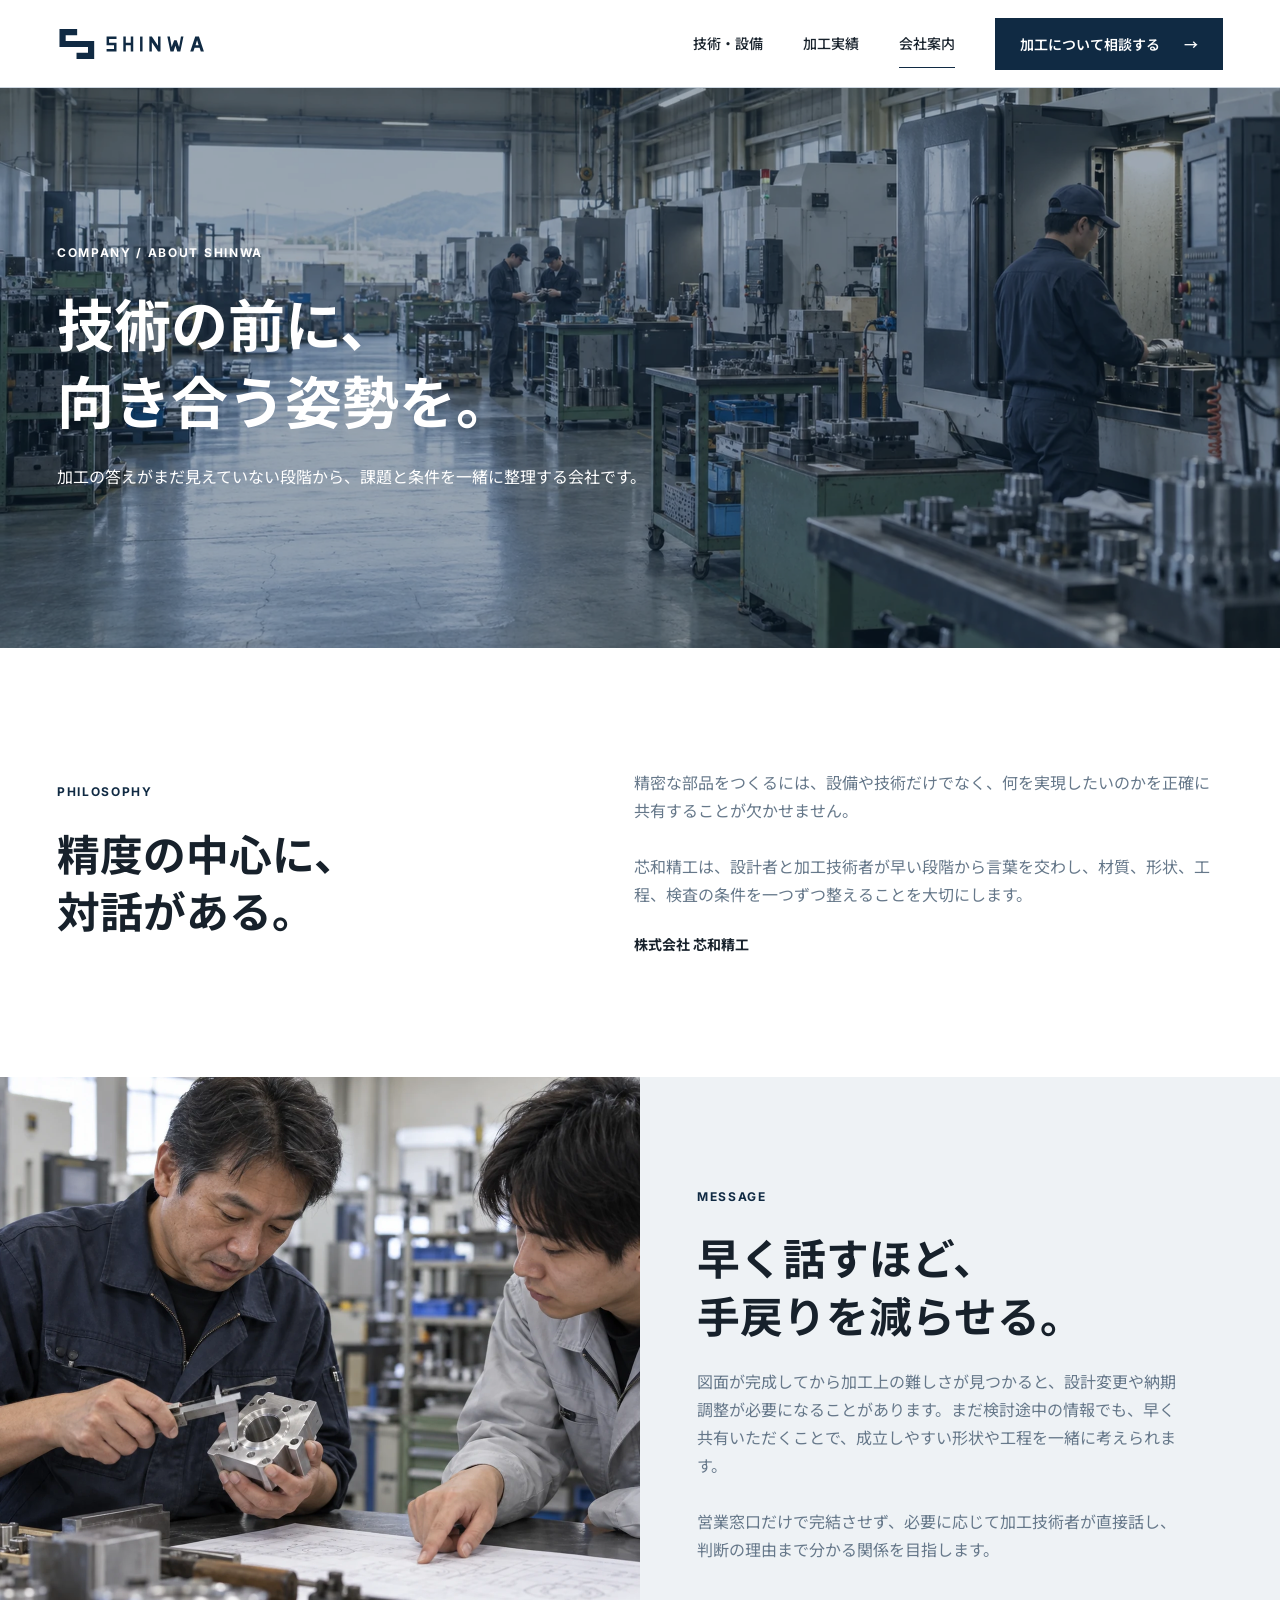
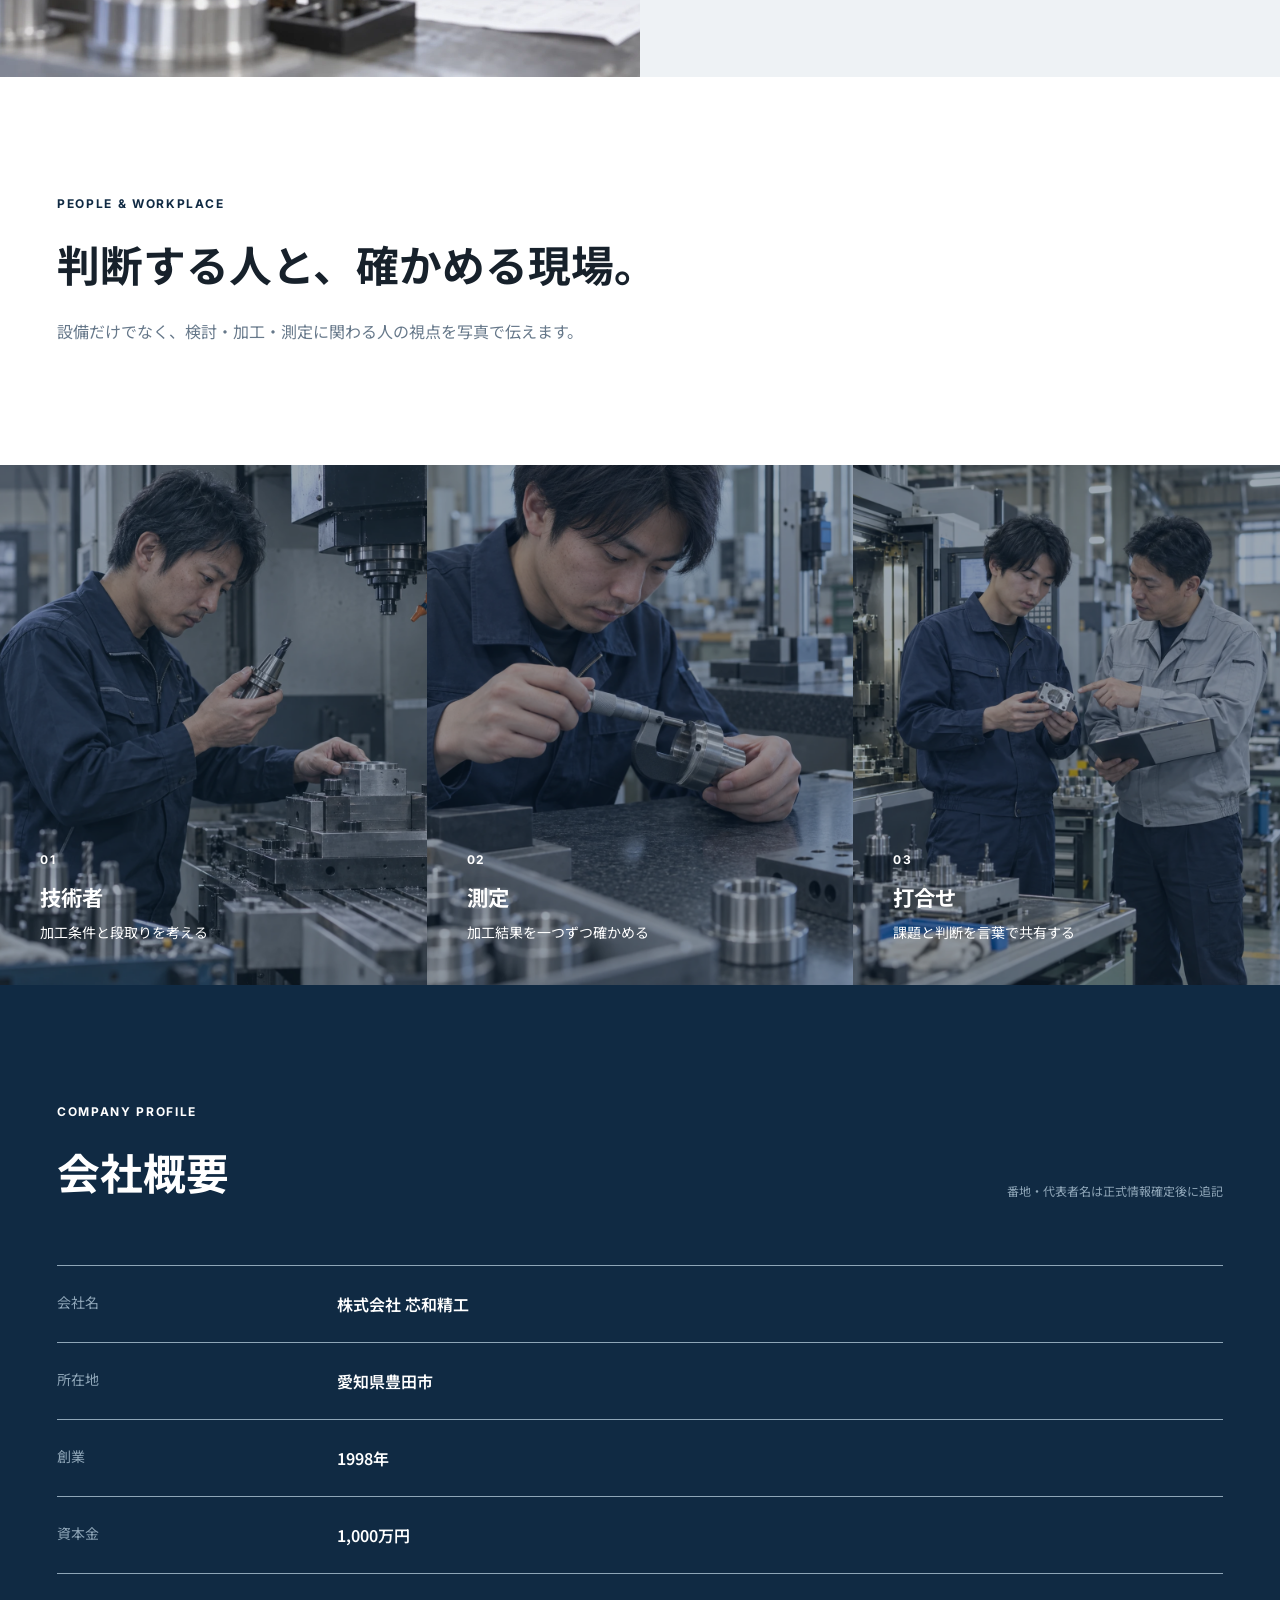
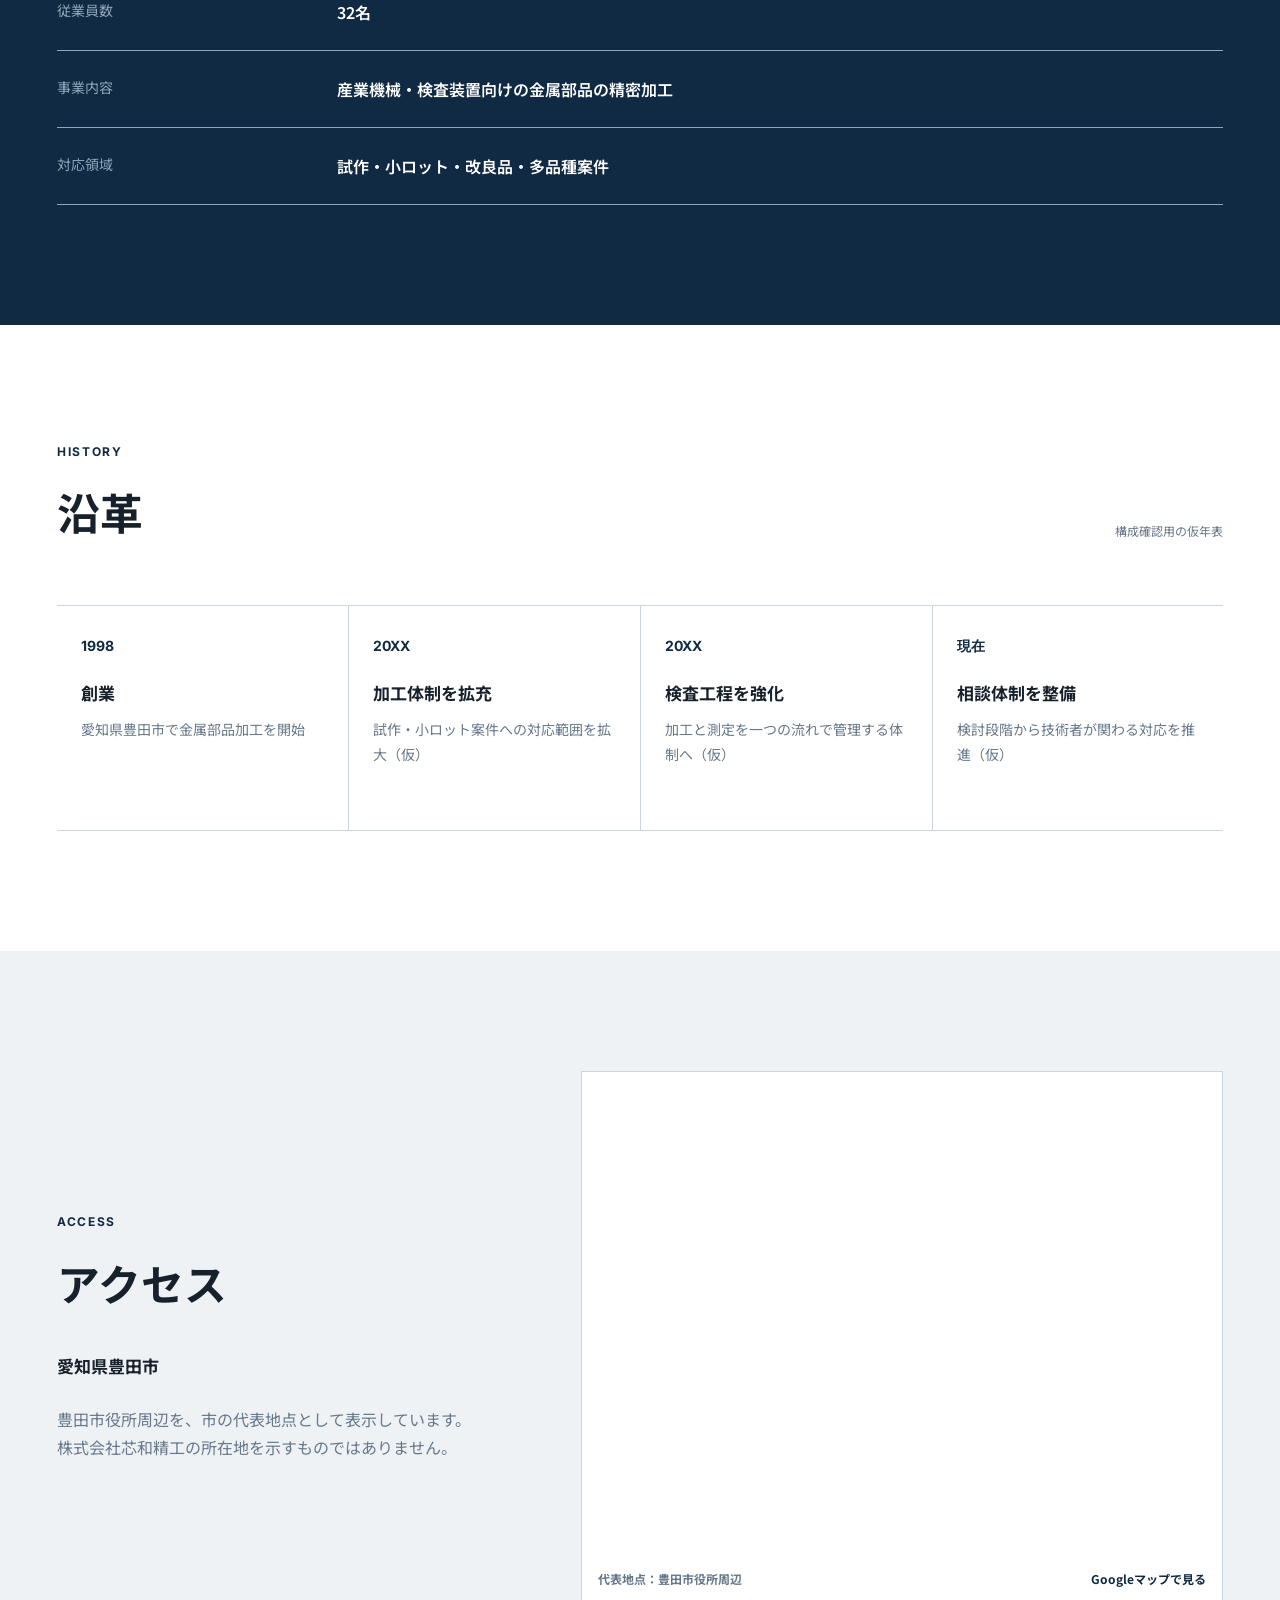
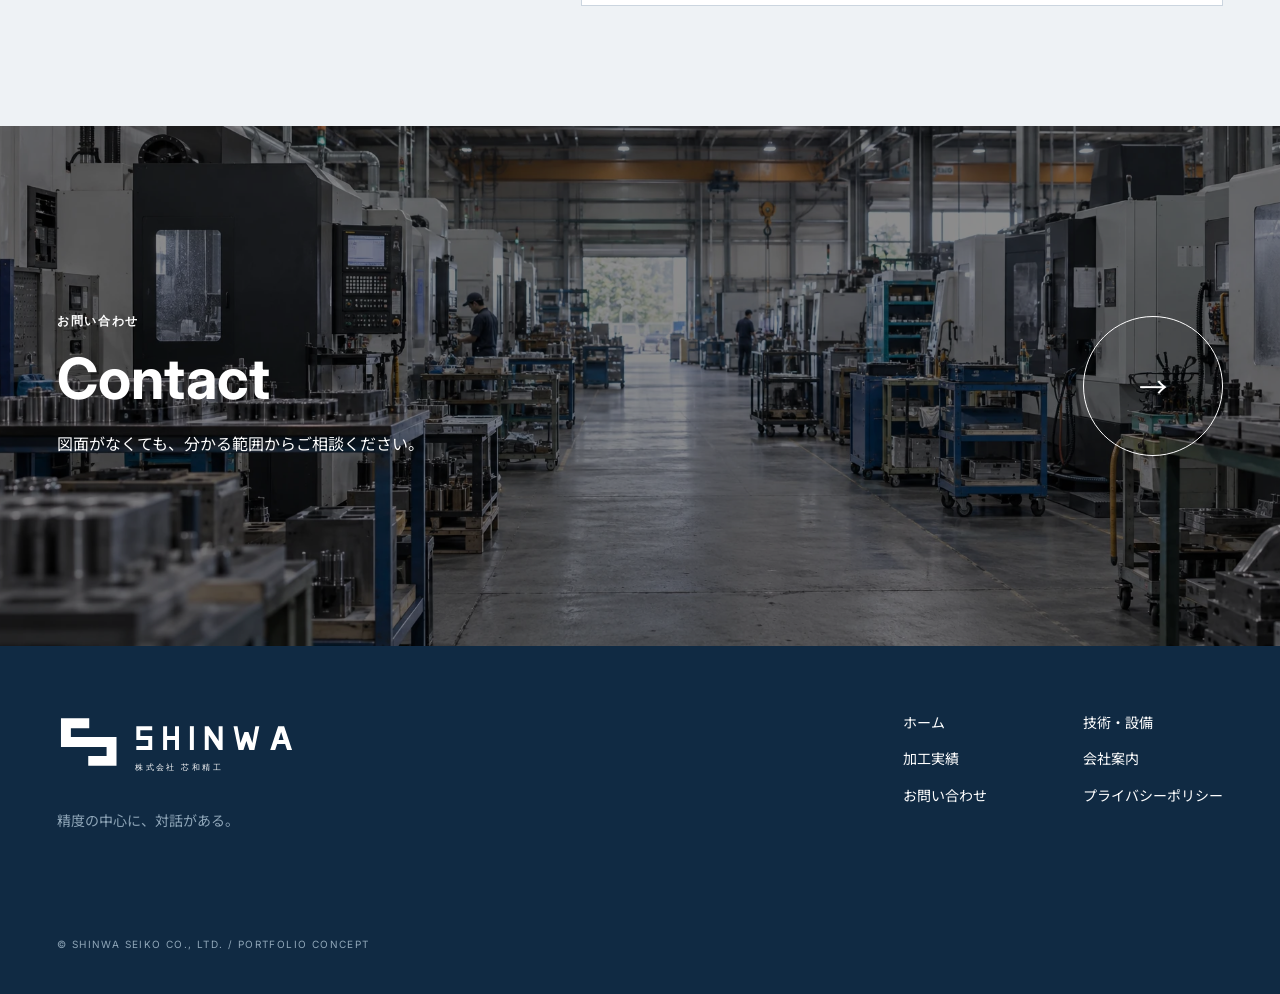
==== pages/company.html @ 735117e1 "feat: complete SHINWA corporate website" ====
<!doctype html>
<html lang="ja" class="no-js">
  <head>
    <meta charset="utf-8">
    <meta name="viewport" content="width=device-width, initial-scale=1">
    <title>会社案内｜株式会社芯和精工</title>
    <meta name="description" content="精度の中心に対話を置く、株式会社芯和精工の考え方、働く人、会社概要をご紹介します。">
    <meta property="og:type" content="website">
    <meta property="og:locale" content="ja_JP">
    <meta property="og:site_name" content="株式会社芯和精工">
    <meta property="og:title" content="会社案内｜株式会社芯和精工">
    <meta property="og:description" content="技術の前に、向き合う姿勢を。">
    <meta property="og:image" content="../assets/images/ogp-shinwa.jpg">
    <meta name="twitter:card" content="summary_large_image">
    <meta name="twitter:image" content="../assets/images/ogp-shinwa.jpg">
    <link rel="icon" href="../assets/images/logo/shinwa-symbol.svg" type="image/svg+xml">
    <link rel="preconnect" href="https://fonts.googleapis.com">
    <link rel="preconnect" href="https://fonts.gstatic.com" crossorigin>
    <link href="https://fonts.googleapis.com/css2?family=Inter:wght@500;600;700&amp;family=Noto+Sans+JP:wght@400;500;600;700&amp;display=swap" rel="stylesheet">
    <link rel="stylesheet" href="../assets/css/common.css?v=20261026-2">
    <link rel="stylesheet" href="../assets/css/company.css?v=20261026-1">
    <script>document.documentElement.classList.replace('no-js','js');try{if(sessionStorage.getItem('shinwa-intro-seen'))document.documentElement.classList.add('intro-seen')}catch(_){}</script>
    <script src="../assets/js/main.js" defer></script>
  </head>
  <body>
    <a class="skip-link" href="#main-content">本文へ移動</a>
    <div class="logo-intro" aria-hidden="true"><img src="../assets/images/logo/shinwa-logo-reversed.svg" alt="" width="240" height="74"></div>

    <header class="site-header" data-header>
      <a class="site-header__logo" href="../index.html" aria-label="株式会社芯和精工 ホーム"><img src="../assets/images/logo/shinwa-logo-compact.svg" alt="SHINWA" width="150" height="40"></a>
      <nav class="site-nav" aria-label="主要ナビゲーション"><a href="technology.html">技術・設備</a><a href="works.html">加工実績</a><a href="company.html" aria-current="page">会社案内</a></nav>
      <a class="button button--primary site-header__cta" href="contact.html"><span>加工について相談する</span><span aria-hidden="true">→</span></a>
      <button class="menu-button" type="button" aria-label="メニューを開く" aria-expanded="false" aria-controls="mobile-menu" data-menu-open><span></span><span></span></button>
    </header>

    <dialog class="mobile-menu" id="mobile-menu" aria-labelledby="mobile-menu-title" data-mobile-menu>
      <div class="mobile-menu__header"><img src="../assets/images/logo/shinwa-logo-compact.svg" alt="SHINWA" width="150" height="40"><button class="menu-button menu-button--close" type="button" aria-label="メニューを閉じる" data-menu-close><span></span><span></span></button></div>
      <div class="mobile-menu__body">
        <p class="eyebrow" id="mobile-menu-title">MENU</p>
        <nav class="mobile-menu__nav" aria-label="モバイルナビゲーション"><a href="../index.html"><span>ホーム</span><span aria-hidden="true">01</span></a><a href="technology.html"><span>技術・設備</span><span aria-hidden="true">02</span></a><a href="works.html"><span>加工実績</span><span aria-hidden="true">03</span></a><a href="company.html" aria-current="page"><span>会社案内</span><span aria-hidden="true">04</span></a></nav>
        <a class="button button--light mobile-menu__cta" href="contact.html"><span>加工について相談する</span><span aria-hidden="true">→</span></a>
        <p class="mobile-menu__note">図面がなくても、分かる範囲からご相談ください。</p>
      </div>
    </dialog>

    <main id="main-content">
      <section class="company-hero" aria-labelledby="company-title">
        <img src="../assets/images/company-workshop.webp" alt="工作機械と技術者が見える工場内" width="1920" height="1080" fetchpriority="high">
        <div class="company-hero__overlay" aria-hidden="true"></div>
        <div class="company-container company-hero__copy"><p class="eyebrow eyebrow--light">COMPANY / ABOUT SHINWA</p><h1 id="company-title">技術の前に、<br>向き合う姿勢を。</h1><p>加工の答えがまだ見えていない段階から、課題と条件を一緒に整理する会社です。</p></div>
      </section>

      <section class="company-philosophy" aria-labelledby="philosophy-title">
        <div class="company-container company-philosophy__inner">
          <div><p class="eyebrow">PHILOSOPHY</p><h2 id="philosophy-title">精度の中心に、<br>対話がある。</h2></div>
          <div><p>精密な部品をつくるには、設備や技術だけでなく、何を実現したいのかを正確に共有することが欠かせません。<br><br>芯和精工は、設計者と加工技術者が早い段階から言葉を交わし、材質、形状、工程、検査の条件を一つずつ整えることを大切にします。</p><p class="company-philosophy__signature">株式会社 芯和精工</p></div>
        </div>
      </section>

      <section class="company-message" aria-labelledby="message-title">
        <figure><img src="../assets/images/company-message-review.webp" alt="技術者と設計担当者が部品と図面を確認する様子" width="1400" height="1200" decoding="async"></figure>
        <div class="company-message__copy"><p class="eyebrow">MESSAGE</p><h2 id="message-title">早く話すほど、<br>手戻りを減らせる。</h2><p>図面が完成してから加工上の難しさが見つかると、設計変更や納期調整が必要になることがあります。まだ検討途中の情報でも、早く共有いただくことで、成立しやすい形状や工程を一緒に考えられます。<br><br>営業窓口だけで完結させず、必要に応じて加工技術者が直接話し、判断の理由まで分かる関係を目指します。</p></div>
      </section>

      <section class="company-people" aria-labelledby="people-title">
        <div class="company-container company-people__heading"><p class="eyebrow">PEOPLE &amp; WORKPLACE</p><h2 id="people-title">判断する人と、確かめる現場。</h2><p>設備だけでなく、検討・加工・測定に関わる人の視点を写真で伝えます。</p></div>
        <div class="company-people__panels">
          <article class="company-person"><img src="../assets/images/company-people-technician.webp" alt="加工条件を検討する技術者" width="1200" height="1300" decoding="async"><div class="company-person__overlay" aria-hidden="true"></div><div class="company-person__copy"><span>01</span><h3>技術者</h3><p>加工条件と段取りを考える</p></div></article>
          <article class="company-person"><img src="../assets/images/company-people-inspection.webp" alt="部品を測定する技術者" width="1200" height="1300" decoding="async"><div class="company-person__overlay" aria-hidden="true"></div><div class="company-person__copy"><span>02</span><h3>測定</h3><p>加工結果を一つずつ確かめる</p></div></article>
          <article class="company-person"><img src="../assets/images/company-people-dialogue.webp" alt="加工部品について打ち合わせる二人の担当者" width="1200" height="1300" decoding="async"><div class="company-person__overlay" aria-hidden="true"></div><div class="company-person__copy"><span>03</span><h3>打合せ</h3><p>課題と判断を言葉で共有する</p></div></article>
        </div>
      </section>

      <section class="company-profile" aria-labelledby="profile-title">
        <div class="company-container">
          <div class="company-section-heading company-section-heading--light"><div><p class="eyebrow eyebrow--light">COMPANY PROFILE</p><h2 id="profile-title">会社概要</h2></div><p>番地・代表者名は正式情報確定後に追記</p></div>
          <dl class="company-profile__list">
            <div><dt>会社名</dt><dd>株式会社 芯和精工</dd></div>
            <div><dt>所在地</dt><dd>愛知県豊田市</dd></div>
            <div><dt>創業</dt><dd>1998年</dd></div>
            <div><dt>資本金</dt><dd>1,000万円</dd></div>
            <div><dt>従業員数</dt><dd>32名</dd></div>
            <div><dt>事業内容</dt><dd>産業機械・検査装置向けの金属部品の精密加工</dd></div>
            <div><dt>対応領域</dt><dd>試作・小ロット・改良品・多品種案件</dd></div>
          </dl>
        </div>
      </section>

      <section class="company-history" aria-labelledby="history-title">
        <div class="company-container">
          <div class="company-section-heading"><div><p class="eyebrow">HISTORY</p><h2 id="history-title">沿革</h2></div><p>構成確認用の仮年表</p></div>
          <ol class="company-history__list">
            <li><time datetime="1998">1998</time><h3>創業</h3><p>愛知県豊田市で金属部品加工を開始</p></li>
            <li><span>20XX</span><h3>加工体制を拡充</h3><p>試作・小ロット案件への対応範囲を拡大（仮）</p></li>
            <li><span>20XX</span><h3>検査工程を強化</h3><p>加工と測定を一つの流れで管理する体制へ（仮）</p></li>
            <li><span>現在</span><h3>相談体制を整備</h3><p>検討段階から技術者が関わる対応を推進（仮）</p></li>
          </ol>
        </div>
      </section>

      <section class="company-access" aria-labelledby="access-title">
        <div class="company-container company-access__inner">
          <div><p class="eyebrow">ACCESS</p><h2 id="access-title">アクセス</h2><p class="company-access__address">愛知県豊田市</p><p>豊田市役所周辺を、市の代表地点として表示しています。株式会社芯和精工の所在地を示すものではありません。</p></div>
          <figure class="company-access__map">
            <iframe src="https://www.google.com/maps?q=%E8%B1%8A%E7%94%B0%E5%B8%82%E5%BD%B9%E6%89%80&amp;output=embed" title="愛知県豊田市の代表地点として豊田市役所周辺を示す地図" loading="lazy" referrerpolicy="no-referrer-when-downgrade" allowfullscreen></iframe>
            <figcaption><span>代表地点：豊田市役所周辺</span><a href="https://www.google.com/maps/search/?api=1&amp;query=%E8%B1%8A%E7%94%B0%E5%B8%82%E5%BD%B9%E6%89%80" target="_blank" rel="noopener noreferrer">Googleマップで見る<span class="visually-hidden">（新しいタブで開きます）</span></a></figcaption>
          </figure>
        </div>
      </section>

      <section class="contact-cta" aria-labelledby="contact-cta-title">
        <img src="../assets/images/common/common-contact-cta.webp" alt="加工設備が並ぶ工場内" width="2048" height="768" decoding="async">
        <div class="contact-cta__overlay" aria-hidden="true"></div>
        <a class="contact-cta__link" href="contact.html" aria-label="加工について相談する"><span class="contact-cta__copy"><span class="eyebrow eyebrow--light">お問い合わせ</span><strong id="contact-cta-title">Contact</strong><small>図面がなくても、分かる範囲からご相談ください。</small></span><span class="contact-cta__arrow" aria-hidden="true">→</span></a>
      </section>
    </main>

    <footer class="site-footer">
      <div class="site-footer__brand"><img src="../assets/images/logo/shinwa-logo-reversed.svg" alt="SHINWA 株式会社芯和精工" width="240" height="74"><p>精度の中心に、対話がある。</p></div>
      <nav class="site-footer__nav" aria-label="フッターナビゲーション"><a href="../index.html">ホーム</a><a href="technology.html">技術・設備</a><a href="works.html">加工実績</a><a href="company.html" aria-current="page">会社案内</a><a href="contact.html">お問い合わせ</a><a href="privacy.html">プライバシーポリシー</a></nav>
      <p class="site-footer__copyright">© SHINWA SEIKO CO., LTD. / PORTFOLIO CONCEPT</p>
    </footer>
  </body>
</html>
---- assets/css/common.css ----
:root {
  --color-brand-primary: #102a43;
  --color-text-primary: #17212b;
  --color-text-secondary: #66788a;
  --color-border-default: #cbd5df;
  --color-surface-subtle: #eef2f5;
  --color-surface-base: #ffffff;
  --color-on-brand: #ffffff;
  --color-image-overlay-hero: rgb(16 42 67 / 40%);
  --color-image-overlay-panel: rgb(16 42 67 / 55%);
  --color-image-overlay-people: rgb(16 42 67 / 40%);
  --color-image-overlay-cta: rgb(0 0 0 / 45%);
  --color-technical-line-on-dark: #8fa6b8;
  --color-technical-line-on-light: #72899b;
  --color-status-error: #b42318;
  --color-status-error-surface: #fef3f2;
  --color-status-success: #1e6b45;
  --color-status-success-surface: #ecfdf3;
  --font-family-jp: "Noto Sans JP", "Hiragino Kaku Gothic ProN", "Yu Gothic", sans-serif;
  --font-family-latin: "Inter", "Helvetica Neue", Arial, sans-serif;
  --font-size-display: clamp(2.5rem, 4.45vw, 4rem);
  --font-size-heading-xl: clamp(2.125rem, 3.34vw, 3rem);
  --font-size-heading-lg: clamp(1.75rem, 2.23vw, 2rem);
  --font-size-heading-md: clamp(1.25rem, 1.67vw, 1.5rem);
  --font-size-body-lg: clamp(1.0625rem, 1.25vw, 1.125rem);
  --font-size-body: 1rem;
  --font-size-body-sm: 0.875rem;
  --font-size-caption: 0.75rem;
  --font-weight-regular: 400;
  --font-weight-medium: 500;
  --font-weight-semibold: 600;
  --font-weight-bold: 700;
  --line-height-tight: 1.2;
  --line-height-heading: 1.35;
  --line-height-body: 1.75;
  --letter-spacing-label: 0.14em;
  --space-2xs: 0.25rem;
  --space-xs: 0.5rem;
  --space-sm: 0.75rem;
  --space-md: 1rem;
  --space-lg: 1.5rem;
  --space-xl: 2.5rem;
  --space-2xl: 4rem;
  --space-3xl: 6rem;
  --space-4xl: 9rem;
  --space-section: 7.5rem;
  --page-gutter: clamp(1.25rem, 4.45vw, 4rem);
  --content-width: 75rem;
  --header-height: 5.5rem;
  --button-height: 3.25rem;
  --common-contact-cta-height: 32.5rem;
  --border-width-default: 1px;
  --focus-outline-width: 3px;
  --focus-outline-offset: 4px;
  --duration-fast: 180ms;
  --duration-cta: 280ms;
  --duration-work-image: 480ms;
  --scale-work-image-hover: 1.04;
  --ease-out: cubic-bezier(0.22, 1, 0.36, 1);
  --z-header: 50;
  --z-dialog: 100;
}

*,
*::before,
*::after {
  box-sizing: border-box;
}

html {
  color-scheme: light;
  scroll-behavior: smooth;
}

body {
  margin: 0;
  color: var(--color-text-primary);
  background: var(--color-surface-base);
  font-family: var(--font-family-jp);
  font-size: var(--font-size-body);
  line-height: var(--line-height-body);
  text-rendering: optimizeLegibility;
}

img,
svg {
  display: block;
  max-width: 100%;
}

a {
  color: inherit;
  text-decoration: none;
}

button,
input,
textarea,
select {
  color: inherit;
  font: inherit;
}

button {
  cursor: pointer;
}

:focus-visible {
  outline: var(--focus-outline-width) solid var(--color-technical-line-on-light);
  outline-offset: var(--focus-outline-offset);
}

h1,
h2,
h3,
p {
  margin-block: 0;
}

h1,
h2,
h3 {
  line-height: var(--line-height-heading);
}

.container {
  width: min(calc(100% - (var(--page-gutter) * 2)), var(--content-width));
  margin-inline: auto;
}

.skip-link {
  position: fixed;
  z-index: calc(var(--z-dialog) + 1);
  top: var(--space-md);
  left: var(--space-md);
  padding: var(--space-sm) var(--space-md);
  color: var(--color-on-brand);
  background: var(--color-brand-primary);
  transform: translateY(-200%);
}

.skip-link:focus {
  transform: translateY(0);
}

.visually-hidden {
  position: absolute !important;
  width: 1px !important;
  height: 1px !important;
  padding: 0 !important;
  margin: -1px !important;
  overflow: hidden !important;
  clip: rect(0 0 0 0) !important;
  white-space: nowrap !important;
  border: 0 !important;
}

.eyebrow {
  color: var(--color-brand-primary);
  font-family: var(--font-family-latin);
  font-size: var(--font-size-caption);
  font-weight: var(--font-weight-bold);
  letter-spacing: var(--letter-spacing-label);
  line-height: var(--line-height-tight);
}

.eyebrow--light {
  color: var(--color-on-brand);
}

.button {
  display: inline-flex;
  min-height: var(--button-height);
  align-items: center;
  justify-content: center;
  gap: var(--space-lg);
  padding-inline: var(--space-lg);
  border: var(--border-width-default) solid transparent;
  font-size: var(--font-size-body-sm);
  font-weight: var(--font-weight-semibold);
  line-height: 1;
  transition: color var(--duration-fast) ease, background-color var(--duration-fast) ease, border-color var(--duration-fast) ease;
}

.button--primary {
  color: var(--color-on-brand);
  background: var(--color-brand-primary);
}

.button--light {
  color: var(--color-brand-primary);
  background: var(--color-surface-base);
}

.button--outline {
  color: var(--color-brand-primary);
  border-color: var(--color-brand-primary);
  background: transparent;
}

.button--outline-light {
  color: var(--color-on-brand);
  border-color: var(--color-on-brand);
  background: transparent;
}

.button:hover,
.button:focus-visible {
  filter: brightness(0.93);
}

.contact-cta {
  position: relative;
  min-height: var(--common-contact-cta-height);
  overflow: hidden;
  color: var(--color-on-brand);
}

.contact-cta > img,
.contact-cta__overlay {
  position: absolute;
  inset: 0;
  width: 100%;
  height: 100%;
}

.contact-cta > img {
  object-fit: cover;
}

.contact-cta__overlay {
  background: var(--color-image-overlay-cta);
}

.contact-cta__link {
  position: absolute;
  z-index: 1;
  inset: 0;
  display: flex;
  align-items: center;
  justify-content: space-between;
  padding-inline: max(var(--page-gutter), calc((100vw - var(--content-width)) / 2));
}

.contact-cta__copy {
  display: grid;
  gap: var(--space-md);
}

.contact-cta__copy strong {
  font-family: var(--font-family-latin);
  font-size: var(--font-size-display);
  line-height: var(--line-height-tight);
}

.contact-cta__copy small {
  font-size: var(--font-size-body);
}

.contact-cta__arrow {
  display: grid;
  width: 8.75rem;
  height: 8.75rem;
  border: var(--border-width-default) solid var(--color-on-brand);
  border-radius: 50%;
  place-items: center;
  font-size: var(--font-size-heading-lg);
  transition: color var(--duration-cta) var(--ease-out), background-color var(--duration-cta) var(--ease-out), transform var(--duration-cta) var(--ease-out);
}

.contact-cta__link:hover .contact-cta__arrow,
.contact-cta__link:focus-visible .contact-cta__arrow {
  color: var(--color-brand-primary);
  background: var(--color-on-brand);
  transform: translateX(0.75rem);
}

.work-card__media {
  display: block;
  overflow: hidden;
}

.work-card__media > img {
  transform: scale(1);
  transform-origin: center;
  transition: transform var(--duration-work-image) var(--ease-out);
}

.work-card:focus-visible .work-card__media > img {
  transform: scale(var(--scale-work-image-hover));
}

@media (hover: hover) and (pointer: fine) {
  .work-card:hover .work-card__media > img {
    transform: scale(var(--scale-work-image-hover));
  }
}

.site-header {
  position: sticky;
  z-index: var(--z-header);
  top: 0;
  display: grid;
  min-height: var(--header-height);
  grid-template-columns: auto 1fr auto;
  align-items: center;
  gap: var(--space-xl);
  padding-inline: var(--page-gutter);
  border-bottom: var(--border-width-default) solid var(--color-border-default);
  background: var(--color-surface-base);
  transition: min-height var(--duration-fast) ease, box-shadow var(--duration-fast) ease;
}

.site-header.is-scrolled {
  min-height: 4.5rem;
  box-shadow: 0 0.5rem 1.5rem rgb(16 42 67 / 8%);
}

.site-header__logo {
  width: 9.375rem;
}

.site-nav {
  display: flex;
  align-items: center;
  justify-content: flex-end;
  gap: var(--space-xl);
}

.site-nav a {
  position: relative;
  padding-block: var(--space-sm);
  font-size: var(--font-size-body-sm);
  font-weight: var(--font-weight-medium);
}

.site-nav a::after {
  position: absolute;
  right: 0;
  bottom: 0;
  left: 0;
  height: var(--border-width-default);
  background: var(--color-brand-primary);
  content: "";
  transform: scaleX(0);
  transform-origin: left;
  transition: transform var(--duration-fast) ease;
}

.site-nav a:hover::after,
.site-nav a:focus-visible::after,
.site-nav a[aria-current="page"]::after {
  transform: scaleX(1);
}

.menu-button {
  display: none;
  width: 3rem;
  height: 3rem;
  padding: 0.75rem;
  border: 0;
  background: transparent;
}

.no-js .menu-button {
  display: none;
}

.menu-button span {
  display: block;
  height: var(--border-width-default);
  margin-block: 0.375rem;
  background: var(--color-brand-primary);
}

.menu-button--close span:first-child {
  transform: translateY(0.21875rem) rotate(45deg);
}

.menu-button--close span:last-child {
  transform: translateY(-0.21875rem) rotate(-45deg);
}

.mobile-menu {
  width: 100%;
  max-width: none;
  height: 100%;
  max-height: none;
  margin: 0;
  padding: 0;
  border: 0;
  color: var(--color-on-brand);
  background: var(--color-brand-primary);
}

.mobile-menu::backdrop {
  background: var(--color-brand-primary);
}

.mobile-menu__header {
  display: flex;
  height: var(--header-height);
  align-items: center;
  justify-content: space-between;
  padding-inline: var(--page-gutter);
  background: var(--color-surface-base);
}

.mobile-menu__header > img {
  width: 9.375rem;
}

.mobile-menu__body {
  display: flex;
  min-height: calc(100% - var(--header-height));
  flex-direction: column;
  padding: var(--space-2xl) var(--page-gutter);
}

.mobile-menu__body .eyebrow {
  color: var(--color-on-brand);
}

.mobile-menu__nav {
  display: grid;
  margin-top: var(--space-lg);
}

.mobile-menu__nav a {
  display: flex;
  min-height: 4.5rem;
  align-items: center;
  justify-content: space-between;
  border-bottom: var(--border-width-default) solid var(--color-technical-line-on-dark);
  font-size: var(--font-size-heading-md);
  font-weight: var(--font-weight-semibold);
}

.mobile-menu__nav a span:last-child {
  font-family: var(--font-family-latin);
  font-size: var(--font-size-caption);
  letter-spacing: var(--letter-spacing-label);
}

.mobile-menu__cta {
  width: 100%;
  margin-top: var(--space-xl);
}

.mobile-menu__note {
  margin-top: auto;
  color: var(--color-technical-line-on-dark);
  font-size: var(--font-size-body-sm);
}

.site-footer {
  display: grid;
  grid-template-columns: minmax(15rem, 1fr) minmax(22rem, 1fr);
  gap: var(--space-2xl);
  padding: var(--space-2xl) var(--page-gutter) var(--space-xl);
  color: var(--color-on-brand);
  background: var(--color-brand-primary);
}

.site-footer__brand img {
  width: 15rem;
}

.site-footer__brand p {
  margin-top: var(--space-lg);
  color: var(--color-technical-line-on-dark);
  font-size: var(--font-size-body-sm);
}

.site-footer__nav {
  display: grid;
  grid-template-columns: repeat(2, minmax(0, 1fr));
  gap: var(--space-sm) var(--space-xl);
  align-content: start;
  justify-self: end;
  font-size: var(--font-size-body-sm);
}

.site-footer__copyright {
  grid-column: 1 / -1;
  margin-top: var(--space-xl);
  color: var(--color-technical-line-on-dark);
  font-family: var(--font-family-latin);
  font-size: 0.625rem;
  letter-spacing: var(--letter-spacing-label);
}

.logo-intro {
  position: fixed;
  z-index: calc(var(--z-dialog) + 2);
  inset: 0;
  display: grid;
  place-items: center;
  background: var(--color-brand-primary);
  animation: intro-exit 1s var(--ease-out) forwards;
  pointer-events: none;
}

.logo-intro img {
  width: 15rem;
  animation: intro-mark 0.72s var(--ease-out) both;
}

.no-js .logo-intro,
.intro-seen .logo-intro {
  display: none;
}

@keyframes intro-mark {
  from { opacity: 0; transform: translateY(0.75rem); }
  to { opacity: 1; transform: translateY(0); }
}

@keyframes intro-exit {
  0%, 72% { opacity: 1; visibility: visible; }
  100% { opacity: 0; visibility: hidden; }
}

@media (max-width: 899px) {
  :root {
    --header-height: 4.5rem;
    --space-section: 5rem;
    --page-gutter: 1.25rem;
    --common-contact-cta-height: 30rem;
  }

  .site-header {
    grid-template-columns: 1fr auto;
  }

  .site-nav,
  .site-header__cta {
    display: none;
  }

  .menu-button {
    display: block;
  }

  .site-footer {
    grid-template-columns: 1fr;
  }

  .site-footer__nav {
    grid-template-columns: 1fr;
    justify-self: stretch;
  }

  .contact-cta > img {
    object-position: center;
  }

  .contact-cta__link {
    align-items: flex-start;
    flex-direction: column;
    justify-content: center;
    padding: var(--space-section) var(--page-gutter);
  }

  .contact-cta__arrow {
    width: 5.5rem;
    height: 5.5rem;
    align-self: flex-end;
    margin-top: var(--space-xl);
  }
}

@media (prefers-reduced-motion: reduce) {
  html {
    scroll-behavior: auto;
  }

  *,
  *::before,
  *::after {
    animation-duration: 0.01ms !important;
    animation-iteration-count: 1 !important;
    scroll-behavior: auto !important;
    transition-duration: 0.01ms !important;
  }

  .logo-intro {
    display: none;
  }

  .contact-cta__link:hover .contact-cta__arrow,
  .contact-cta__link:focus-visible .contact-cta__arrow {
    transform: none;
  }

  .work-card:hover .work-card__media > img,
  .work-card:focus-visible .work-card__media > img {
    transform: none;
  }
}
---- assets/css/company.css ----
:root {
  --company-content-width: 75rem;
  --company-hero-height: 35rem;
  --company-message-image-height: 37.5rem;
  --company-people-panel-height: 32.5rem;
  --company-access-map-height: 30rem;
}

.company-container { width:min(calc(100% - (var(--page-gutter) * 2)),var(--company-content-width));margin-inline:auto; }

.company-hero { position:relative;height:var(--company-hero-height);overflow:hidden;color:var(--color-on-brand); }
.company-hero > img,.company-hero__overlay { position:absolute;inset:0;width:100%;height:100%; }
.company-hero > img { object-fit:cover;object-position:center; }
.company-hero__overlay { background:var(--color-image-overlay-hero); }
.company-hero__copy { position:relative;z-index:1;display:flex;height:100%;flex-direction:column;justify-content:center; }
.company-hero h1 { max-width:38rem;margin-top:var(--space-lg);font-size:var(--font-size-display); }
.company-hero__copy > p:last-child { max-width:42rem;margin-top:var(--space-lg); }

.company-philosophy { padding-block:var(--space-section); }
.company-philosophy__inner { display:grid;grid-template-columns:minmax(0,0.9fr) minmax(0,1.1fr);gap:var(--space-3xl);align-items:center; }
.company-philosophy h2,.company-message h2,.company-people h2,.company-section-heading h2,.company-access h2 { margin-top:var(--space-lg);font-size:var(--font-size-heading-xl); }
.company-philosophy__inner > div:last-child > p:first-child { color:var(--color-text-secondary); }
.company-philosophy__signature { margin-top:var(--space-lg);font-size:var(--font-size-body-sm);font-weight:var(--font-weight-bold); }

.company-message { display:grid;grid-template-columns:1fr 1fr;background:var(--color-surface-subtle); }
.company-message figure { height:var(--company-message-image-height);margin:0;overflow:hidden; }
.company-message img { width:100%;height:100%;object-fit:cover;object-position:center; }
.company-message__copy { display:flex;max-width:calc(var(--company-content-width) / 2);flex-direction:column;justify-content:center;padding:var(--space-3xl) var(--page-gutter); }
.company-message__copy > p:last-child { margin-top:var(--space-lg);color:var(--color-text-secondary); }

.company-people__heading { padding-block:var(--space-section); }
.company-people__heading > p:last-child { margin-top:var(--space-lg);color:var(--color-text-secondary); }
.company-people__panels { display:grid;grid-template-columns:repeat(3,minmax(0,1fr)); }
.company-person { position:relative;height:var(--company-people-panel-height);overflow:hidden;color:var(--color-on-brand); }
.company-person > img,.company-person__overlay { position:absolute;inset:0;width:100%;height:100%; }
.company-person > img { object-fit:cover;object-position:center; }
.company-person__overlay { background:var(--color-image-overlay-people); }
.company-person__copy { position:absolute;z-index:1;right:var(--space-xl);bottom:var(--space-xl);left:var(--space-xl); }
.company-person__copy span { font-family:var(--font-family-latin);font-size:var(--font-size-caption);font-weight:var(--font-weight-bold);letter-spacing:var(--letter-spacing-label); }
.company-person__copy h3 { margin-top:var(--space-sm);font-size:var(--font-size-heading-md); }
.company-person__copy p { margin-top:var(--space-xs);font-size:var(--font-size-body-sm); }

.company-profile { padding-block:var(--space-section);color:var(--color-on-brand);background:var(--color-brand-primary); }
.company-section-heading { display:flex;align-items:end;justify-content:space-between;gap:var(--space-xl); }
.company-section-heading > p { color:var(--color-text-secondary);font-size:var(--font-size-caption); }
.company-section-heading--light > p { color:var(--color-technical-line-on-dark); }
.company-profile__list { margin:var(--space-2xl) 0 0; }
.company-profile__list > div { display:grid;grid-template-columns:15rem 1fr;gap:var(--space-xl);padding-block:var(--space-lg);border-top:var(--border-width-default) solid var(--color-technical-line-on-dark); }
.company-profile__list > div:last-child { border-bottom:var(--border-width-default) solid var(--color-technical-line-on-dark); }
.company-profile dt { color:var(--color-technical-line-on-dark);font-size:var(--font-size-body-sm); }
.company-profile dd { margin:0;font-weight:var(--font-weight-semibold); }

.company-history { padding-block:var(--space-section); }
.company-history__list { display:grid;grid-template-columns:repeat(4,minmax(0,1fr));margin:var(--space-2xl) 0 0;padding:0;border-block:var(--border-width-default) solid var(--color-border-default);list-style:none; }
.company-history__list li { min-height:14rem;padding:var(--space-lg); }
.company-history__list li + li { border-left:var(--border-width-default) solid var(--color-border-default); }
.company-history__list time,.company-history__list > li > span { color:var(--color-brand-primary);font-family:var(--font-family-latin);font-size:var(--font-size-body-sm);font-weight:var(--font-weight-bold); }
.company-history__list h3 { margin-top:var(--space-lg);font-size:var(--font-size-body-lg); }
.company-history__list p { margin-top:var(--space-sm);color:var(--color-text-secondary);font-size:var(--font-size-body-sm); }

.company-access { padding-block:var(--space-section);background:var(--color-surface-subtle); }
.company-access__inner { display:grid;grid-template-columns:minmax(0,0.8fr) minmax(0,1.2fr);gap:var(--space-3xl);align-items:center; }
.company-access__address { margin-top:var(--space-xl);font-size:var(--font-size-body-lg);font-weight:var(--font-weight-bold); }
.company-access__inner > div:first-child > p:last-child { margin-top:var(--space-lg);color:var(--color-text-secondary); }
.company-access__map { margin:0;overflow:hidden;border:var(--border-width-default) solid var(--color-border-default);background:var(--color-surface-base); }
.company-access__map iframe { display:block;width:100%;height:var(--company-access-map-height);border:0; }
.company-access__map figcaption { display:flex;align-items:center;justify-content:space-between;gap:var(--space-md);padding:var(--space-md);color:var(--color-text-secondary);font-size:var(--font-size-caption); }
.company-access__map figcaption > span { font-weight:var(--font-weight-bold); }
.company-access__map a { color:var(--color-brand-primary);font-weight:var(--font-weight-bold);text-underline-offset:0.2em; }

@media (max-width:899px) {
  :root { --company-hero-height:28.75rem;--company-message-image-height:18.75rem;--company-people-panel-height:18.75rem;--company-access-map-height:17.5rem; }
  .company-hero > img { object-position:center; }
  .company-hero h1 { max-width:21rem;font-size:2.125rem; }
  .company-hero__copy > p:last-child { max-width:21rem;font-size:var(--font-size-body-sm); }
  .company-philosophy__inner { grid-template-columns:1fr;gap:var(--space-xl); }
  .company-philosophy h2,.company-message h2,.company-people h2,.company-section-heading h2,.company-access h2 { font-size:var(--font-size-heading-lg); }
  .company-message { grid-template-columns:1fr; }
  .company-message__copy { max-width:none;padding:var(--space-section) var(--page-gutter); }
  .company-people__panels { grid-template-columns:1fr; }
  .company-person__copy { right:var(--page-gutter);bottom:var(--space-lg);left:var(--page-gutter); }
  .company-section-heading { align-items:start;flex-direction:column;gap:var(--space-md); }
  .company-profile__list > div { grid-template-columns:1fr;gap:var(--space-xs); }
  .company-history__list { grid-template-columns:1fr; }
  .company-history__list li { min-height:10rem;padding-inline:0; }
  .company-history__list li + li { border-top:var(--border-width-default) solid var(--color-border-default);border-left:0; }
  .company-access__inner { grid-template-columns:1fr;gap:var(--space-xl); }
  .company-access__map figcaption { align-items:flex-start;flex-direction:column;gap:var(--space-xs); }
}
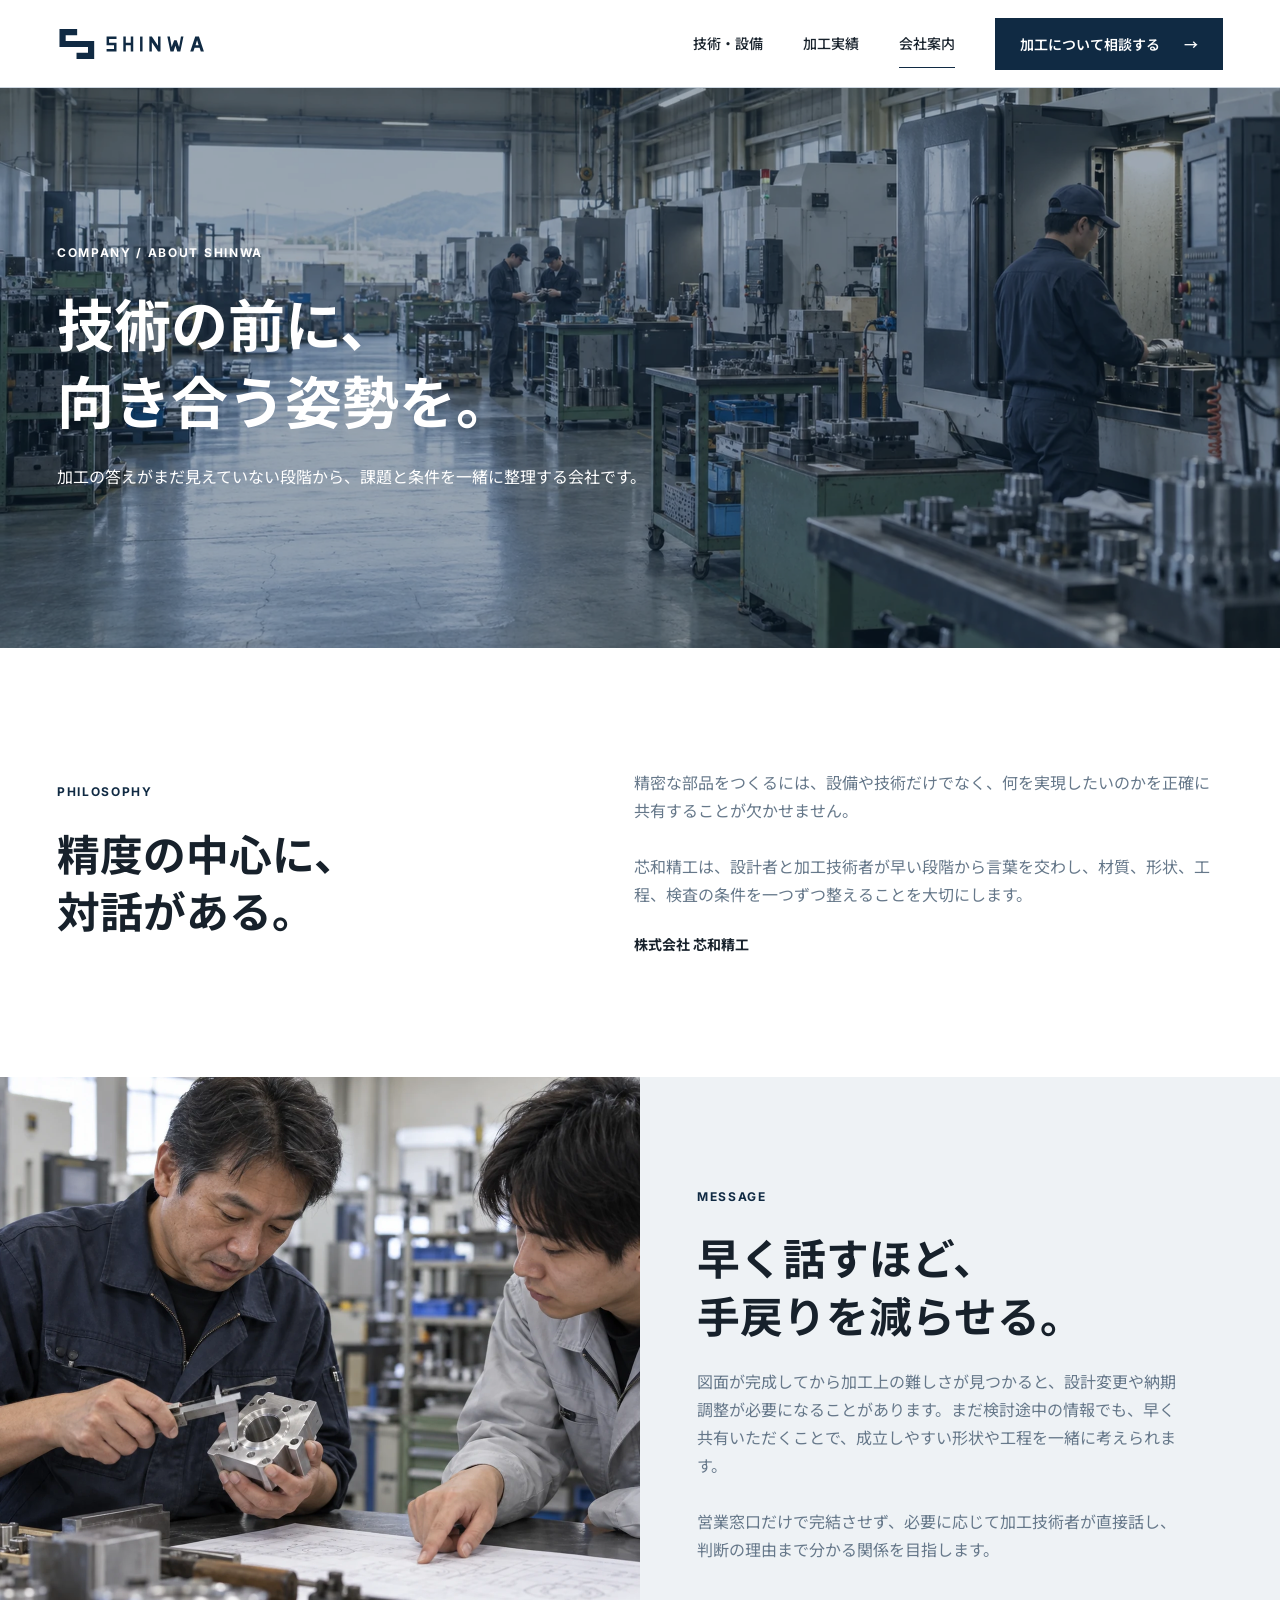
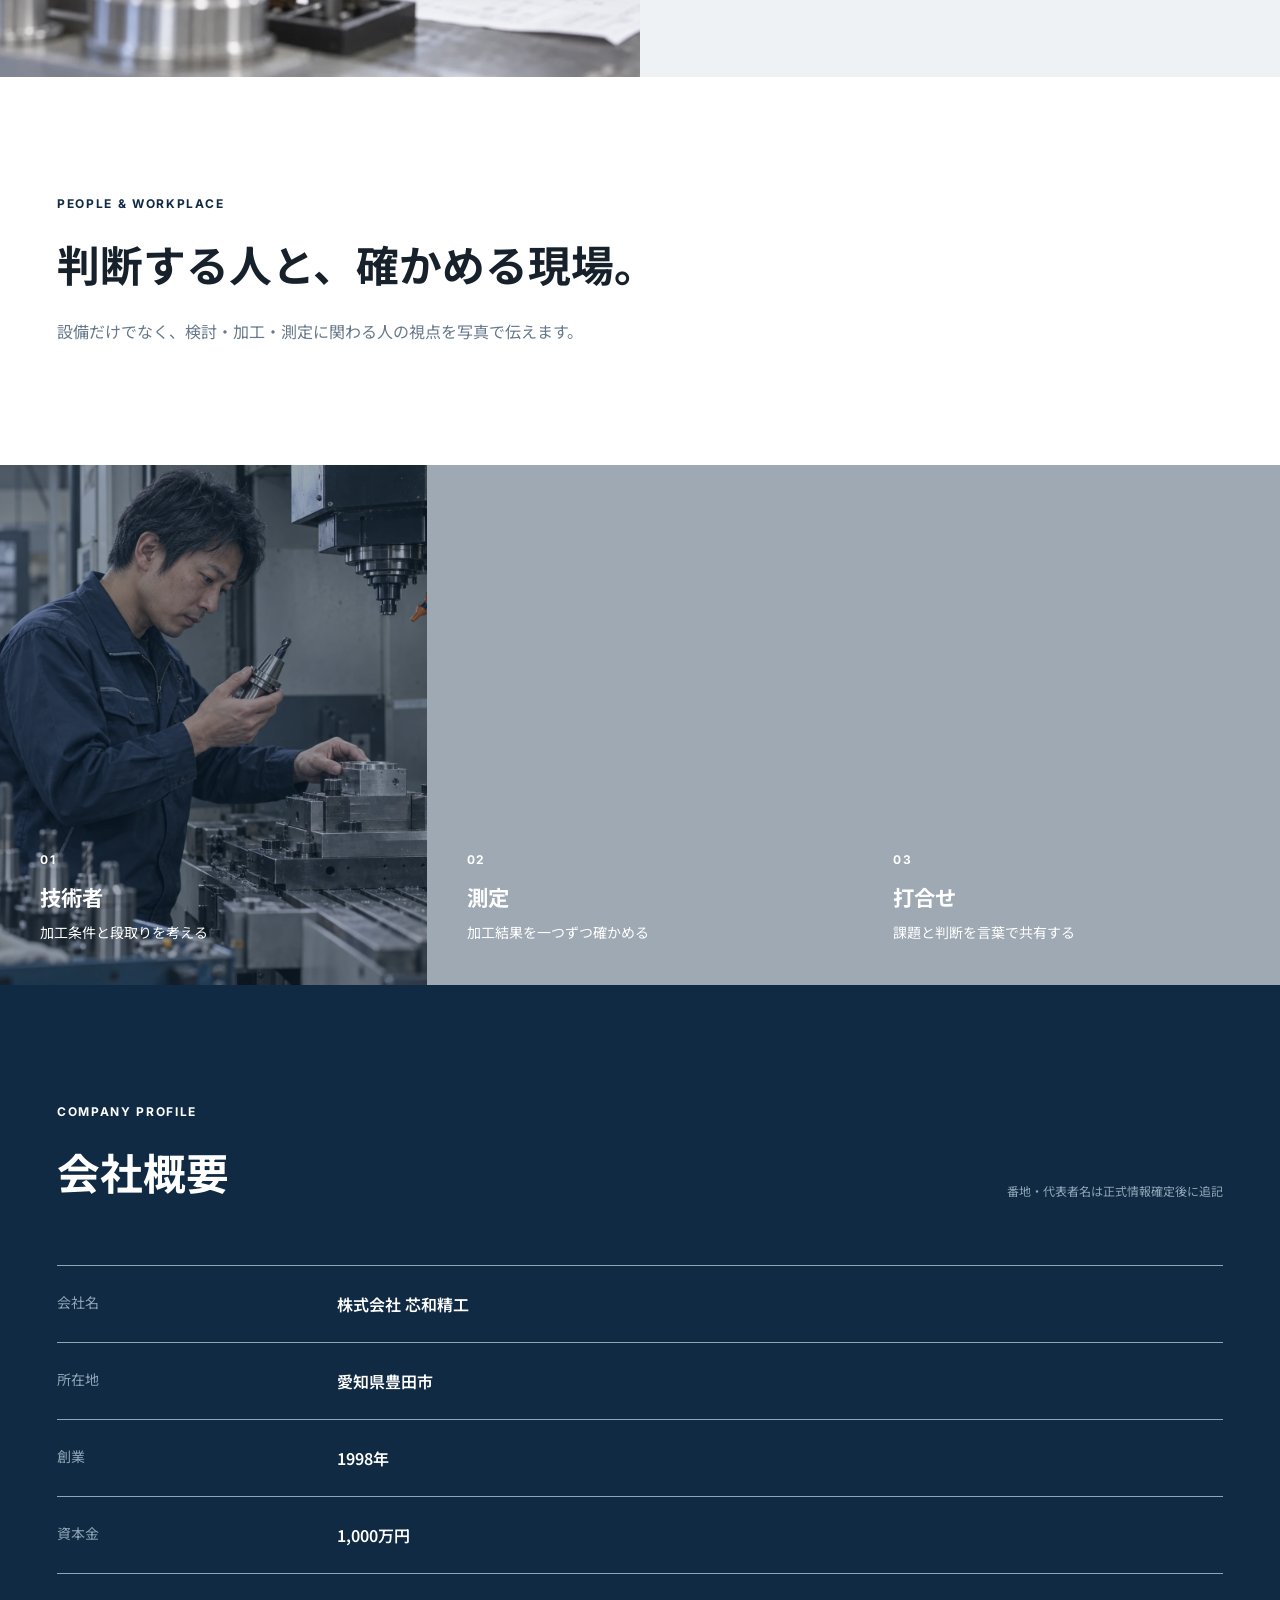
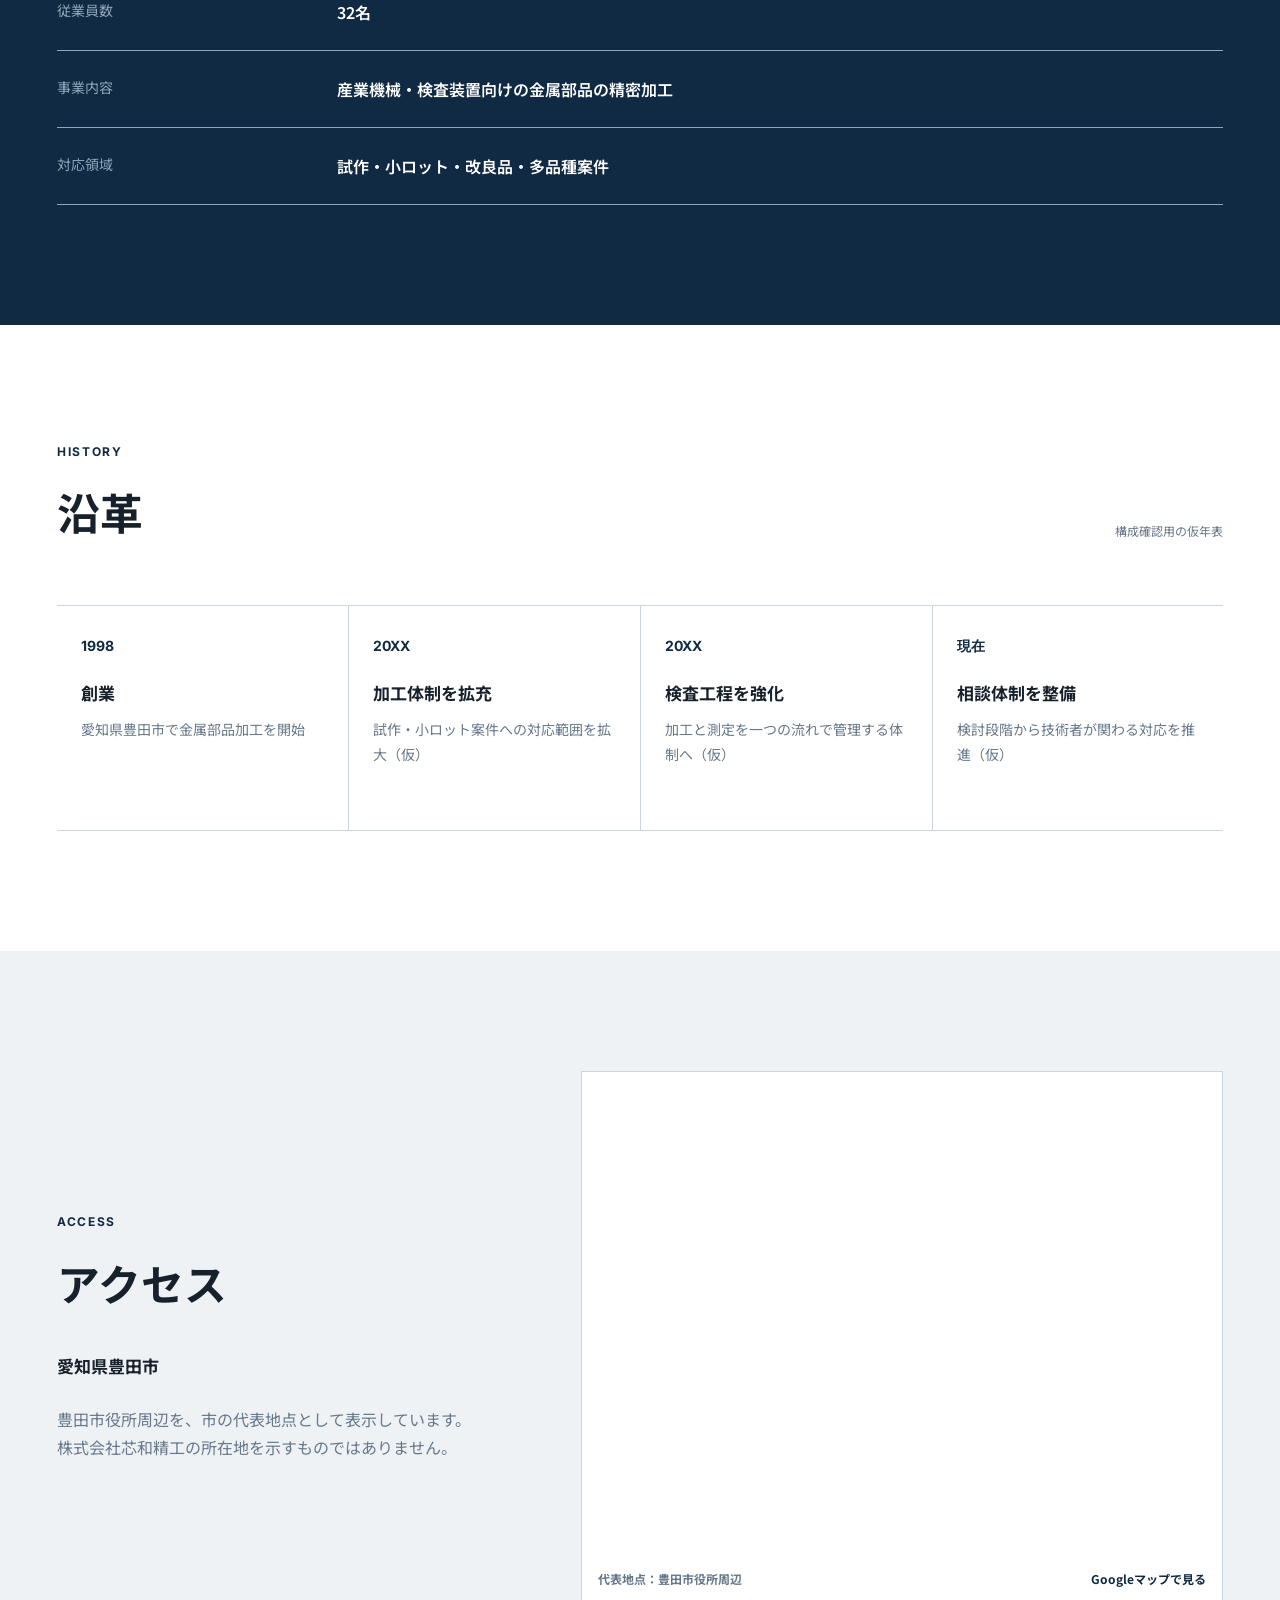
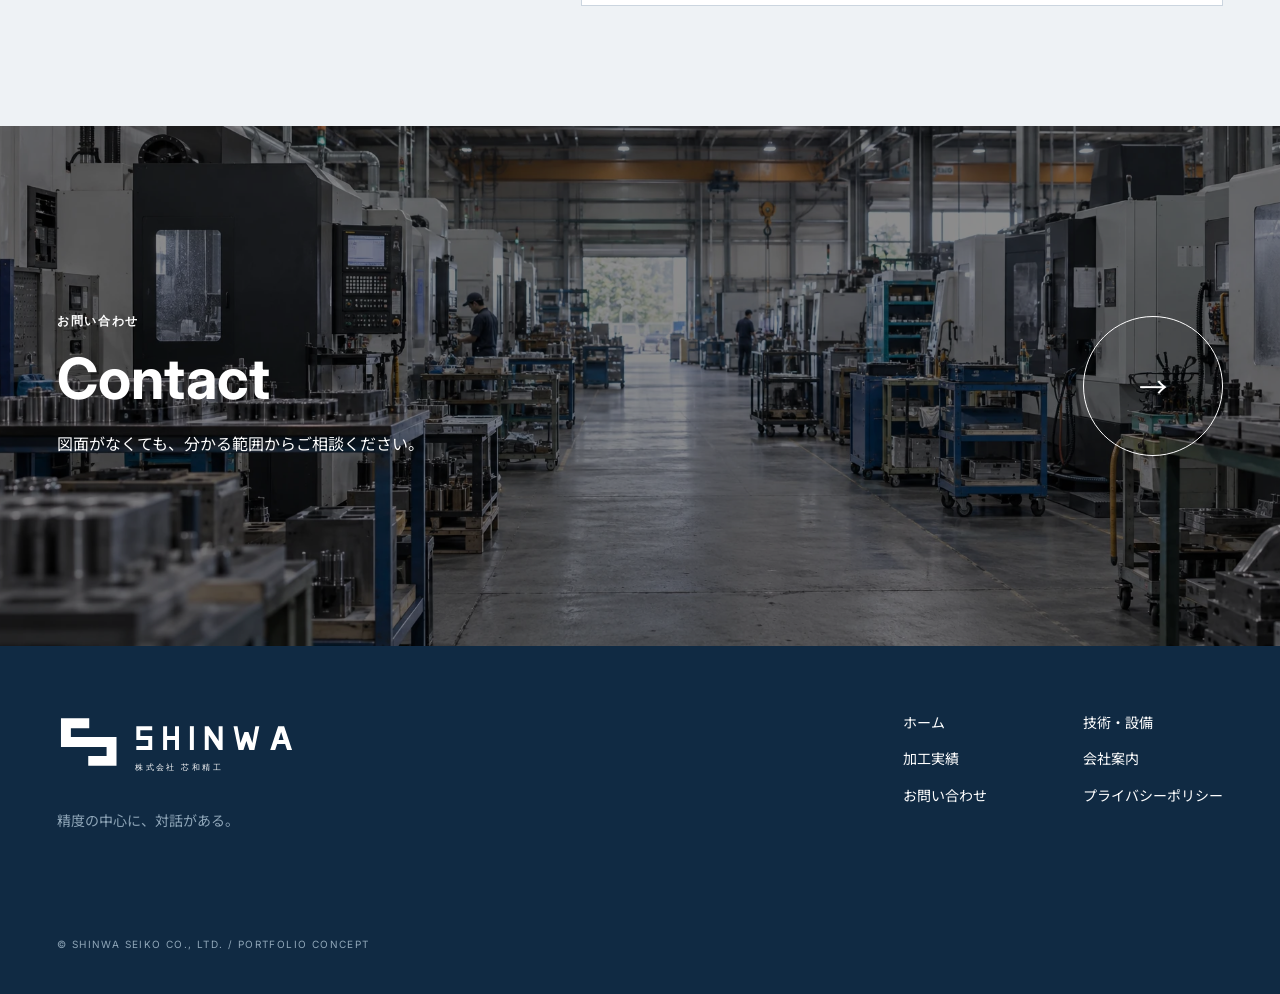
==== commit 660687e4: "chore: configure production metadata" ====
--- a/pages/company.html
+++ b/pages/company.html
@@ -4,15 +4,17 @@
     <meta charset="utf-8">
     <meta name="viewport" content="width=device-width, initial-scale=1">
     <title>会社案内｜株式会社芯和精工</title>
+    <link rel="canonical" href="https://coconattsu0723.github.io/shinwa-seiko-corporate-site/pages/company.html">
     <meta name="description" content="精度の中心に対話を置く、株式会社芯和精工の考え方、働く人、会社概要をご紹介します。">
     <meta property="og:type" content="website">
     <meta property="og:locale" content="ja_JP">
     <meta property="og:site_name" content="株式会社芯和精工">
+    <meta property="og:url" content="https://coconattsu0723.github.io/shinwa-seiko-corporate-site/pages/company.html">
     <meta property="og:title" content="会社案内｜株式会社芯和精工">
     <meta property="og:description" content="技術の前に、向き合う姿勢を。">
-    <meta property="og:image" content="../assets/images/ogp-shinwa.jpg">
+    <meta property="og:image" content="https://coconattsu0723.github.io/shinwa-seiko-corporate-site/assets/images/ogp-shinwa.jpg">
     <meta name="twitter:card" content="summary_large_image">
-    <meta name="twitter:image" content="../assets/images/ogp-shinwa.jpg">
+    <meta name="twitter:image" content="https://coconattsu0723.github.io/shinwa-seiko-corporate-site/assets/images/ogp-shinwa.jpg">
     <link rel="icon" href="../assets/images/logo/shinwa-symbol.svg" type="image/svg+xml">
     <link rel="preconnect" href="https://fonts.googleapis.com">
     <link rel="preconnect" href="https://fonts.gstatic.com" crossorigin>
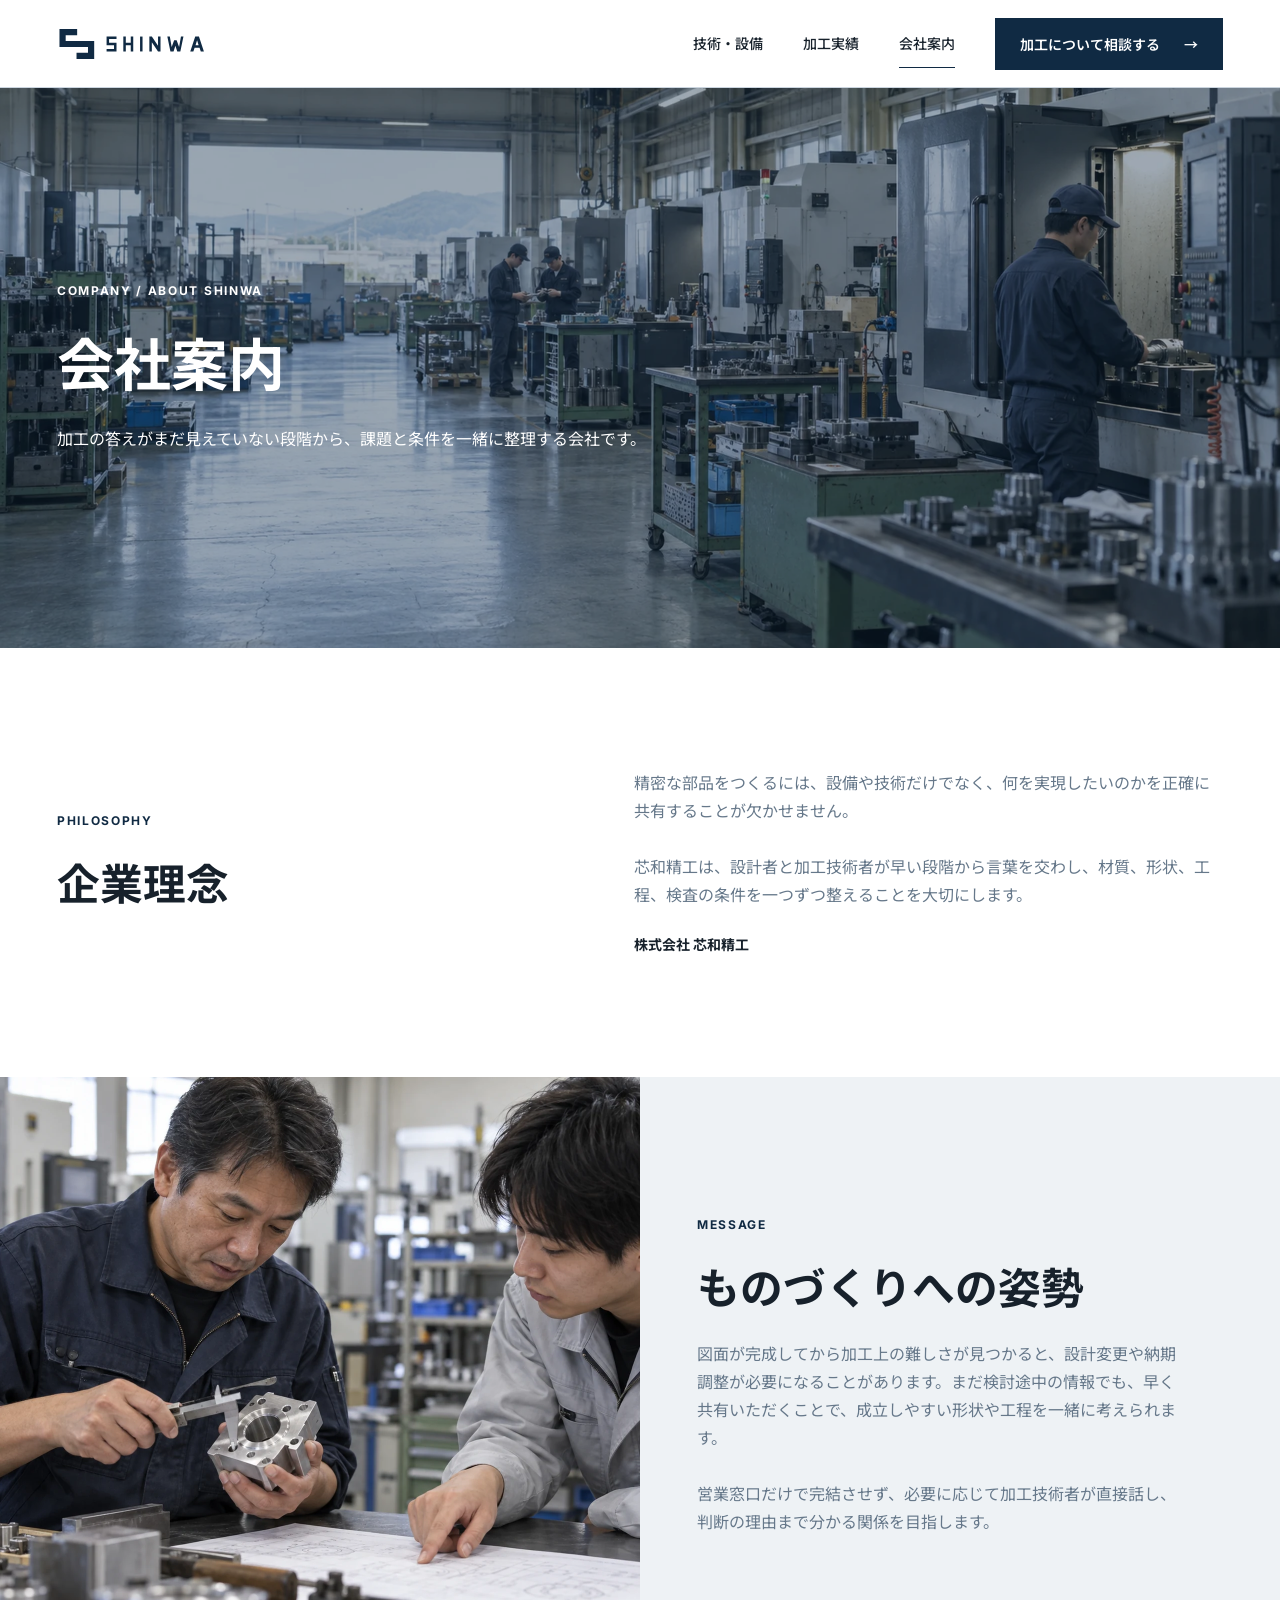
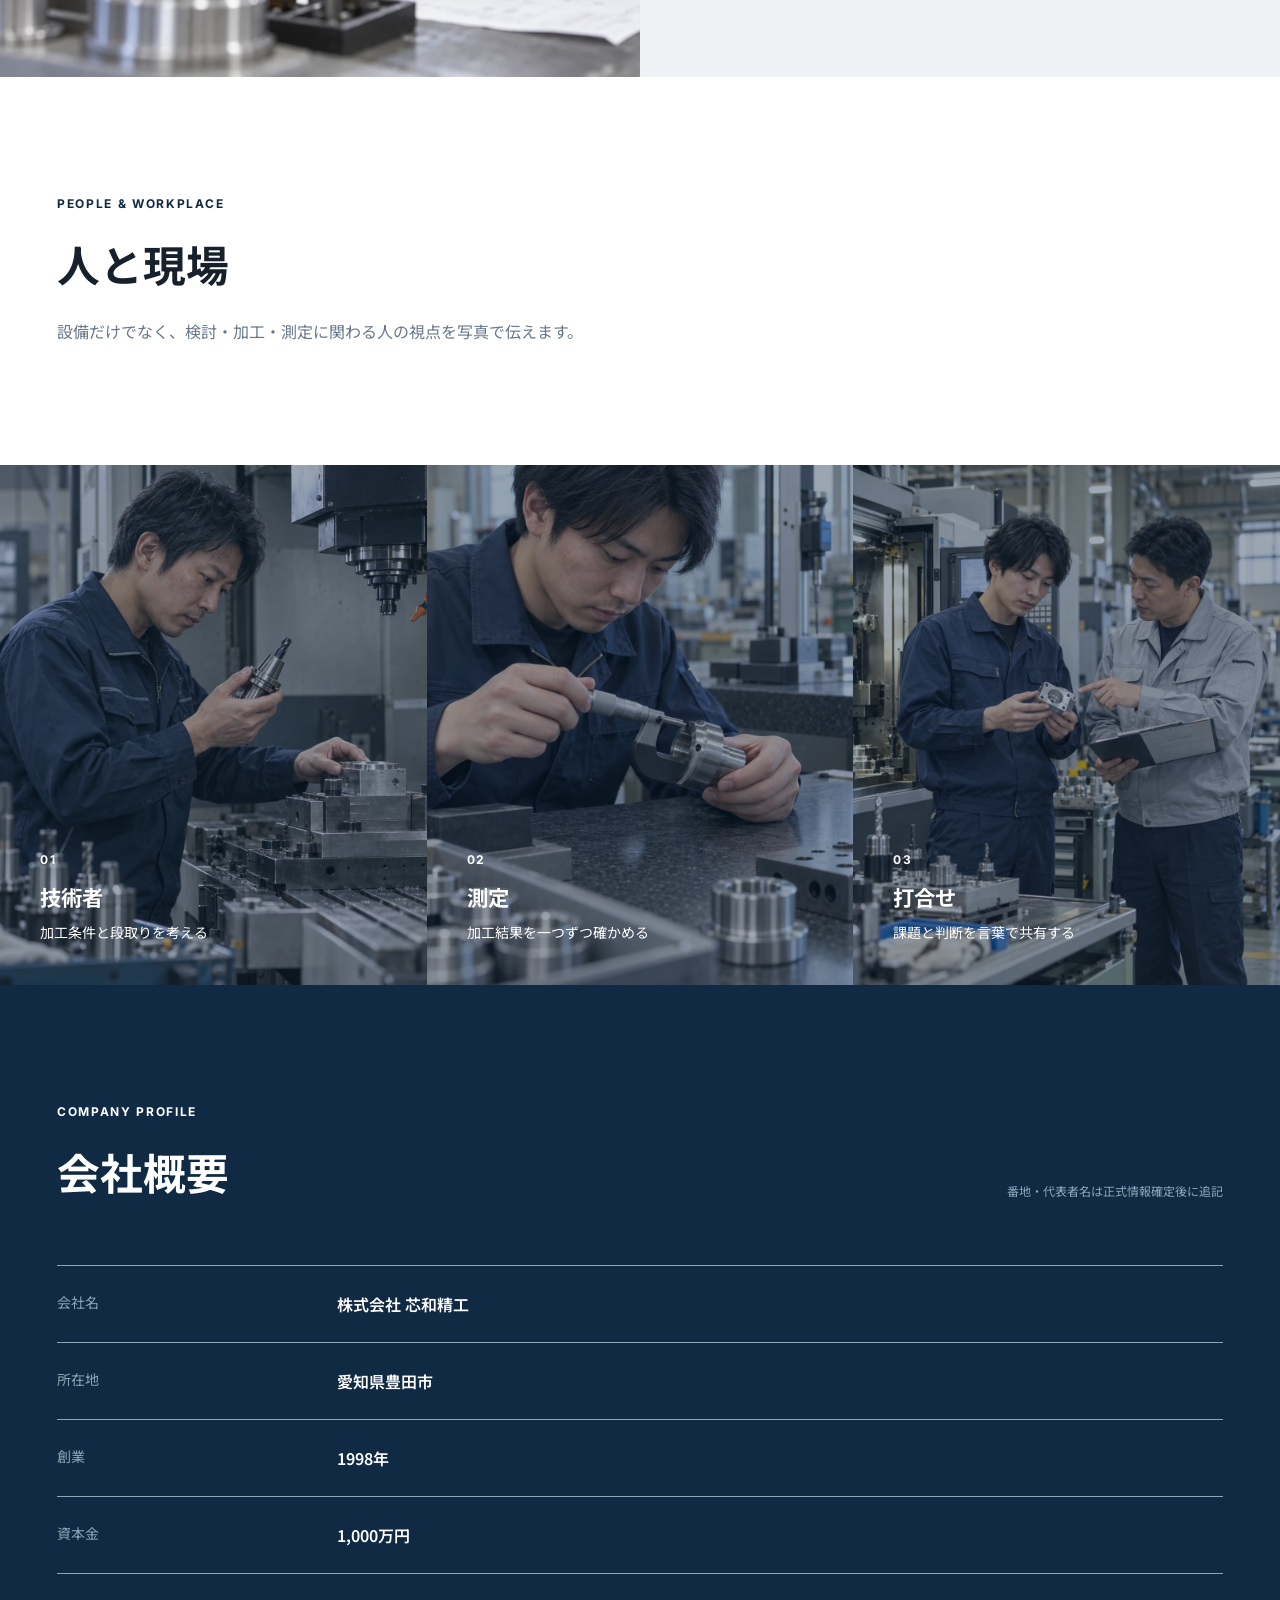
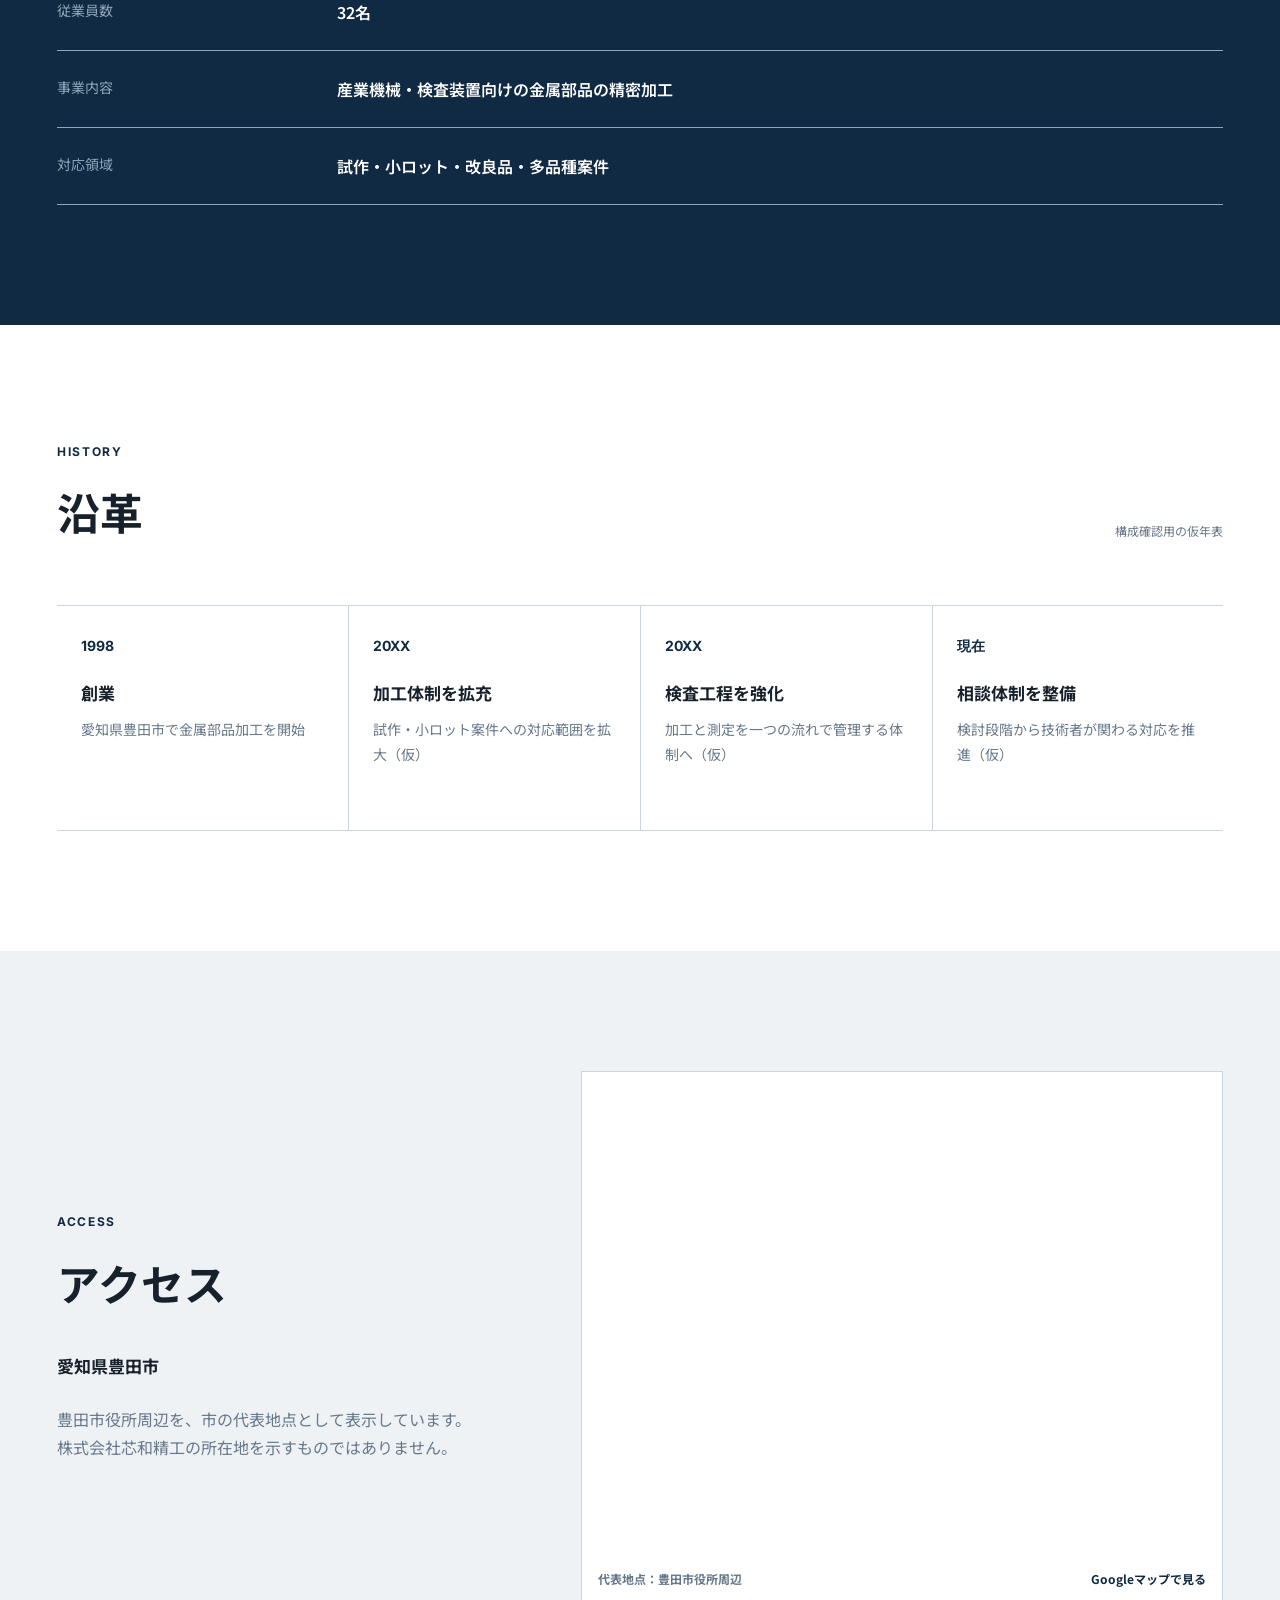
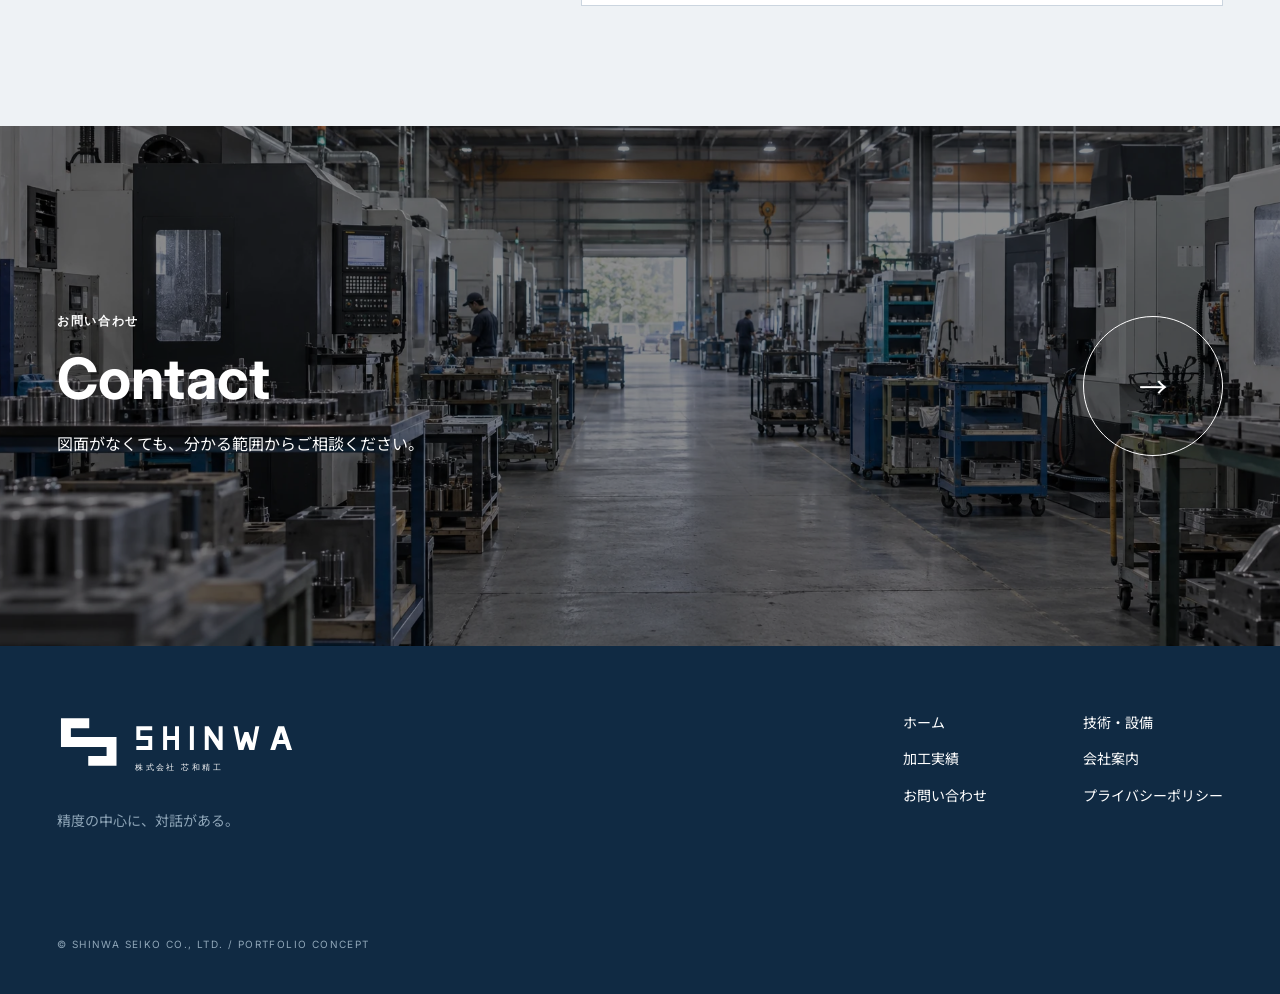
==== commit 62fea2e6: "feat: simplify page and section titles" ====
--- a/pages/company.html
+++ b/pages/company.html
@@ -11,7 +11,7 @@
     <meta property="og:site_name" content="株式会社芯和精工">
     <meta property="og:url" content="https://coconattsu0723.github.io/shinwa-seiko-corporate-site/pages/company.html">
     <meta property="og:title" content="会社案内｜株式会社芯和精工">
-    <meta property="og:description" content="技術の前に、向き合う姿勢を。">
+    <meta property="og:description" content="精度の中心に対話を置く、株式会社芯和精工の考え方、働く人、会社概要をご紹介します。">
     <meta property="og:image" content="https://coconattsu0723.github.io/shinwa-seiko-corporate-site/assets/images/ogp-shinwa.jpg">
     <meta name="twitter:card" content="summary_large_image">
     <meta name="twitter:image" content="https://coconattsu0723.github.io/shinwa-seiko-corporate-site/assets/images/ogp-shinwa.jpg">
@@ -49,23 +49,23 @@
       <section class="company-hero" aria-labelledby="company-title">
         <img src="../assets/images/company-workshop.webp" alt="工作機械と技術者が見える工場内" width="1920" height="1080" fetchpriority="high">
         <div class="company-hero__overlay" aria-hidden="true"></div>
-        <div class="company-container company-hero__copy"><p class="eyebrow eyebrow--light">COMPANY / ABOUT SHINWA</p><h1 id="company-title">技術の前に、<br>向き合う姿勢を。</h1><p>加工の答えがまだ見えていない段階から、課題と条件を一緒に整理する会社です。</p></div>
+        <div class="company-container company-hero__copy"><p class="eyebrow eyebrow--light">COMPANY / ABOUT SHINWA</p><h1 id="company-title">会社案内</h1><p>加工の答えがまだ見えていない段階から、課題と条件を一緒に整理する会社です。</p></div>
       </section>
 
       <section class="company-philosophy" aria-labelledby="philosophy-title">
         <div class="company-container company-philosophy__inner">
-          <div><p class="eyebrow">PHILOSOPHY</p><h2 id="philosophy-title">精度の中心に、<br>対話がある。</h2></div>
+          <div><p class="eyebrow">PHILOSOPHY</p><h2 id="philosophy-title">企業理念</h2></div>
           <div><p>精密な部品をつくるには、設備や技術だけでなく、何を実現したいのかを正確に共有することが欠かせません。<br><br>芯和精工は、設計者と加工技術者が早い段階から言葉を交わし、材質、形状、工程、検査の条件を一つずつ整えることを大切にします。</p><p class="company-philosophy__signature">株式会社 芯和精工</p></div>
         </div>
       </section>
 
       <section class="company-message" aria-labelledby="message-title">
         <figure><img src="../assets/images/company-message-review.webp" alt="技術者と設計担当者が部品と図面を確認する様子" width="1400" height="1200" decoding="async"></figure>
-        <div class="company-message__copy"><p class="eyebrow">MESSAGE</p><h2 id="message-title">早く話すほど、<br>手戻りを減らせる。</h2><p>図面が完成してから加工上の難しさが見つかると、設計変更や納期調整が必要になることがあります。まだ検討途中の情報でも、早く共有いただくことで、成立しやすい形状や工程を一緒に考えられます。<br><br>営業窓口だけで完結させず、必要に応じて加工技術者が直接話し、判断の理由まで分かる関係を目指します。</p></div>
+        <div class="company-message__copy"><p class="eyebrow">MESSAGE</p><h2 id="message-title">ものづくりへの姿勢</h2><p>図面が完成してから加工上の難しさが見つかると、設計変更や納期調整が必要になることがあります。まだ検討途中の情報でも、早く共有いただくことで、成立しやすい形状や工程を一緒に考えられます。<br><br>営業窓口だけで完結させず、必要に応じて加工技術者が直接話し、判断の理由まで分かる関係を目指します。</p></div>
       </section>
 
       <section class="company-people" aria-labelledby="people-title">
-        <div class="company-container company-people__heading"><p class="eyebrow">PEOPLE &amp; WORKPLACE</p><h2 id="people-title">判断する人と、確かめる現場。</h2><p>設備だけでなく、検討・加工・測定に関わる人の視点を写真で伝えます。</p></div>
+        <div class="company-container company-people__heading"><p class="eyebrow">PEOPLE &amp; WORKPLACE</p><h2 id="people-title">人と現場</h2><p>設備だけでなく、検討・加工・測定に関わる人の視点を写真で伝えます。</p></div>
         <div class="company-people__panels">
           <article class="company-person"><img src="../assets/images/company-people-technician.webp" alt="加工条件を検討する技術者" width="1200" height="1300" decoding="async"><div class="company-person__overlay" aria-hidden="true"></div><div class="company-person__copy"><span>01</span><h3>技術者</h3><p>加工条件と段取りを考える</p></div></article>
           <article class="company-person"><img src="../assets/images/company-people-inspection.webp" alt="部品を測定する技術者" width="1200" height="1300" decoding="async"><div class="company-person__overlay" aria-hidden="true"></div><div class="company-person__copy"><span>02</span><h3>測定</h3><p>加工結果を一つずつ確かめる</p></div></article>
